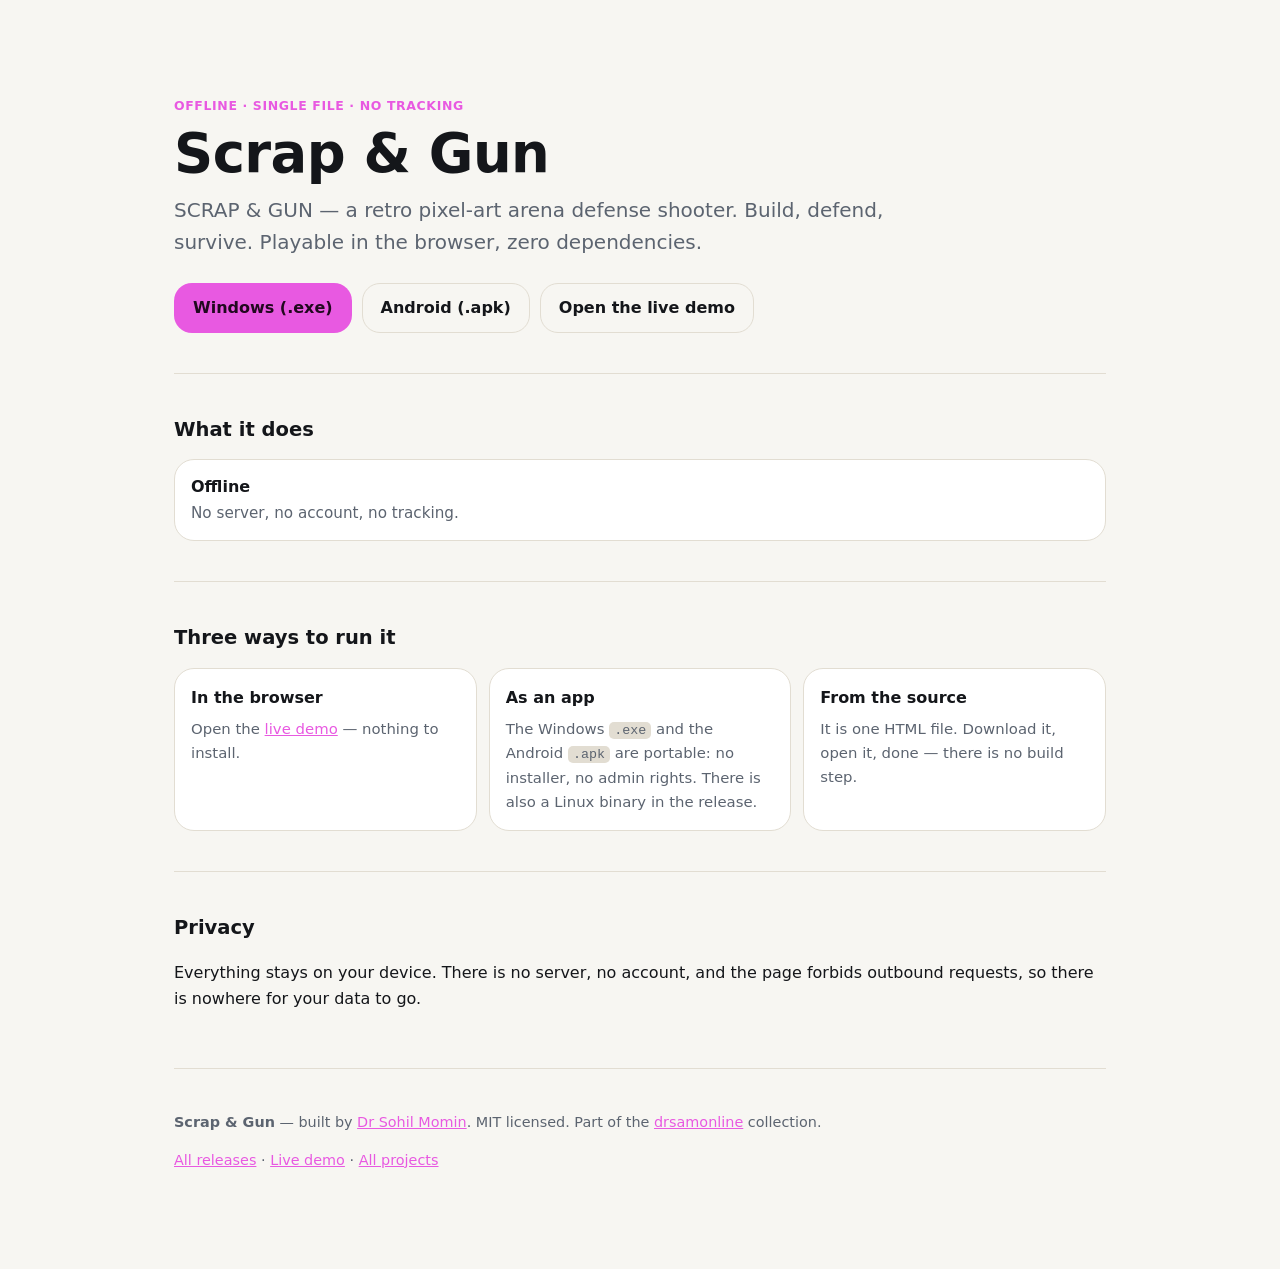
==== docs/index.html @ d9554bf7 "page: a light theme, in the page's own variables The pages were dark with a single accent, which is " ====
<!doctype html>
<html lang="en">
<head>
<meta charset="utf-8">
<meta name="viewport" content="width=device-width, initial-scale=1">
<title>Scrap &amp; Gun — SCRAP &amp; GUN — a retro pixel-art arena defense shooter. Build, defend, survive. Playable in the browser, zero dependencies.</title>
<meta name="description" content="SCRAP &amp; GUN — a retro pixel-art arena defense shooter. Build, defend, survive. Playable in the browser, zero dependencies.">
<meta name="robots" content="index, follow, max-image-preview:large, max-snippet:-1">
<meta name="theme-color" content="hsl(303 76% 63%)">
<meta name="author" content="Dr Sohil Momin">
<meta name="keywords" content="Scrap &amp; Gun, offline app, single-file app, no account, SCRAP &amp; GUN — a retro pixel-art arena defense shooter. B">
<link rel="canonical" href="https://drsamonline.github.io/Scrap-and-Gun/">
<meta property="og:type" content="website">
<meta property="og:site_name" content="drsamonline">
<meta property="og:title" content="Scrap &amp; Gun — SCRAP &amp; GUN — a retro pixel-art arena defense shooter. Build, defend, survive. Playable in the browser, zero dependencies.">
<meta property="og:description" content="SCRAP &amp; GUN — a retro pixel-art arena defense shooter. Build, defend, survive. Playable in the browser, zero dependencies.">
<meta property="og:url" content="https://drsamonline.github.io/Scrap-and-Gun/">
<meta name="twitter:card" content="summary_large_image">
<meta name="twitter:title" content="Scrap &amp; Gun — SCRAP &amp; GUN — a retro pixel-art arena defense shooter. Build, defend, survive. Playable in the browser, zero dependencies.">
<meta name="twitter:description" content="SCRAP &amp; GUN — a retro pixel-art arena defense shooter. Build, defend, survive. Playable in the browser, zero dependencies.">
<script type="application/ld+json">{"@context": "https://schema.org", "@type": "SoftwareApplication", "name": "Scrap &amp; Gun", "description": "SCRAP &amp; GUN — a retro pixel-art arena defense shooter. Build, defend, survive. Playable in the browser, zero dependencies.", "url": "https://drsamonline.github.io/Scrap-and-Gun/", "applicationCategory": "UtilitiesApplication", "operatingSystem": "Windows, Android, Linux, any modern browser", "offers": {"@type": "Offer", "price": "0", "priceCurrency": "INR"}, "license": "https://opensource.org/licenses/MIT", "author": {"@type": "Person", "name": "Dr Sohil Momin", "url": "https://drsamonline.github.io/"}, "isAccessibleForFree": true}</script>
<link rel="icon" href="play/icon.svg" type="image/svg+xml">
<style>
:root{--bg:hsl(303 26% 11%);--card:hsl(303 22% 17%);--ink:hsl(303 24% 94%);--mut:hsl(303 24% 94%)99;--line:hsl(303 24% 94%)1f;--acc:hsl(303 76% 63%);--on:hsl(303 60% 8%);--r:20px}
*{box-sizing:border-box}
body{margin:0;background:var(--bg);color:var(--ink);font:16px/1.62 system-ui,-apple-system,Segoe UI,Roboto,sans-serif}
.wrap{max-width:980px;margin:0 auto;padding:24px}
h1{font-size:clamp(1.8rem,5vw,3.4rem);margin:0 0 10px;line-height:1.1;letter-spacing:-.01em}
.tag{color:var(--acc);font-weight:700;letter-spacing:.05em;text-transform:uppercase;font-size:.78rem;margin:0 0 8px}
.lead{color:var(--mut);font-size:1.06rem;margin:0 0 4px}
.lead.big{font-size:1.25rem;max-width:60ch}
.hero{padding:64px 0 30px}
.hero.center{text-align:center} .hero.center .lead{max-width:620px;margin:0 auto}
.hero.center .cta{justify-content:center}
.hero.split{display:grid;gap:28px;grid-template-columns:repeat(auto-fit,minmax(280px,1fr));align-items:center;padding-top:44px}
.hero.left{text-align:left;max-width:44rem} .hero.left.tight{padding-bottom:14px}
.hero.magazine{padding:72px 0 34px;max-width:52rem}
.hero.minimal{padding:80px 0 26px;text-align:left}
.hero-art img,.hero-art .blob{width:100%;border-radius:var(--r);display:block}
.hero-art .blob{aspect-ratio:4/3;background:linear-gradient(135deg,var(--acc)55,transparent);border:1px solid var(--line)}
.cta{display:flex;gap:10px;flex-wrap:wrap;margin:24px 0 6px}
.btn{display:inline-block;border:1px solid var(--line);border-radius:calc(var(--r) - 2px);padding:11px 18px;color:var(--ink);text-decoration:none;font-weight:600}
.btn.primary{background:var(--acc);color:var(--on);border-color:transparent}
.btn:hover{border-color:var(--acc)}
section{padding:40px 0;border-top:1px solid var(--line)}
h2{font-size:1.22rem;margin:0 0 14px}
ul.features{list-style:none;padding:0;margin:0;display:grid;gap:10px;grid-template-columns:repeat(auto-fit,minmax(240px,1fr))}
.lay-magazine ul.features{grid-template-columns:1fr}
ul.features li{background:var(--card);border:1px solid var(--line);border-radius:var(--r);padding:14px 16px}
ul.features li b{display:block} ul.features li span{color:var(--mut);font-size:.95rem}
figure{margin:0} figure img{width:100%;border:1px solid var(--line);border-radius:var(--r);display:block}
.grid{display:grid;gap:12px;grid-template-columns:repeat(auto-fit,minmax(220px,1fr))}
.card{background:var(--card);border:1px solid var(--line);border-radius:var(--r);padding:16px}
.card h3{margin:0 0 6px;font-size:1rem} .card p{margin:0;color:var(--mut);font-size:.93rem}
code{background:var(--line);border-radius:5px;padding:1px 5px;font-size:.9em}
footer{padding:28px 0 60px;color:var(--mut);font-size:.9rem;border-top:1px solid var(--line)}
a{color:var(--acc)}
@media(prefers-reduced-motion:no-preference){.hero,.cta{animation:in .5s ease-out both}@keyframes in{from{opacity:0;transform:translateY(6px)}}}

  /* ---------- light theme ----------
     Added so the page reads on paper. It overrides the page's own variables and
     nothing else — no markup, no layout, no type. */
  :root, html {
    color-scheme: light;
    --bg: #f7f6f2;
    --card: #ffffff;
    --ink: #14161a;
    --mut: #5c6470;
    --line: #e2ddd2;
  }
</style>
</head>
<body class="lay-magazine den-airy">
<div class="wrap">
  <header class="hero magazine">
    <p class="tag">Offline · single file · no tracking</p>
    <h1>Scrap &amp; Gun</h1><p class="lead big">SCRAP &amp; GUN — a retro pixel-art arena defense shooter. Build, defend, survive. Playable in the browser, zero dependencies.</p>
    <div class="cta"><a class="btn primary" href="https://github.com/drsamonline/Scrap-and-Gun/releases/latest/download/Scrap-and-Gun-portable.exe">Windows (.exe)</a>
      <a class="btn" href="https://github.com/drsamonline/Scrap-and-Gun/releases/latest/download/Scrap-and-Gun.apk">Android (.apk)</a>
      <a class="btn" href="https://drsamonline.github.io/Scrap-and-Gun/play/">Open the live demo</a></div>
  </header>

  <section>
    <h2>What it does</h2>
    <ul class="features">
      <li><b>Offline</b><span>No server, no account, no tracking.</span></li>
    </ul>
  </section>

  <section>
    <h2>Three ways to run it</h2>
    <div class="grid">
      <div class="card"><h3>In the browser</h3><p>Open the <a href="https://drsamonline.github.io/Scrap-and-Gun/play/play/">live demo</a> — nothing to install.</p></div>
      <div class="card"><h3>As an app</h3><p>The Windows <code>.exe</code> and the Android <code>.apk</code> are portable: no installer, no admin rights. There is also a Linux binary in the release.</p></div>
      <div class="card"><h3>From the source</h3><p>It is one HTML file. Download it, open it, done — there is no build step.</p></div>
    </div>
  </section>

  <section>
    <h2>Privacy</h2>
    <p>Everything stays on your device. There is no server, no account, and the page forbids outbound requests, so there is nowhere for your data to go. </p>
  </section>

  <footer>
    <p><b>Scrap &amp; Gun</b> — built by <a href="https://drsamonline.github.io/">Dr Sohil Momin</a>. MIT licensed. Part of the <a href="https://drsamonline.github.io/">drsamonline</a> collection.</p>
    <p><a href="https://github.com/drsamonline/Scrap-and-Gun/releases">All releases</a> · <a href="https://drsamonline.github.io/Scrap-and-Gun/play/">Live demo</a> · <a href="https://drsamonline.github.io/">All projects</a></p>
  </footer>
</div>
</body>
</html>
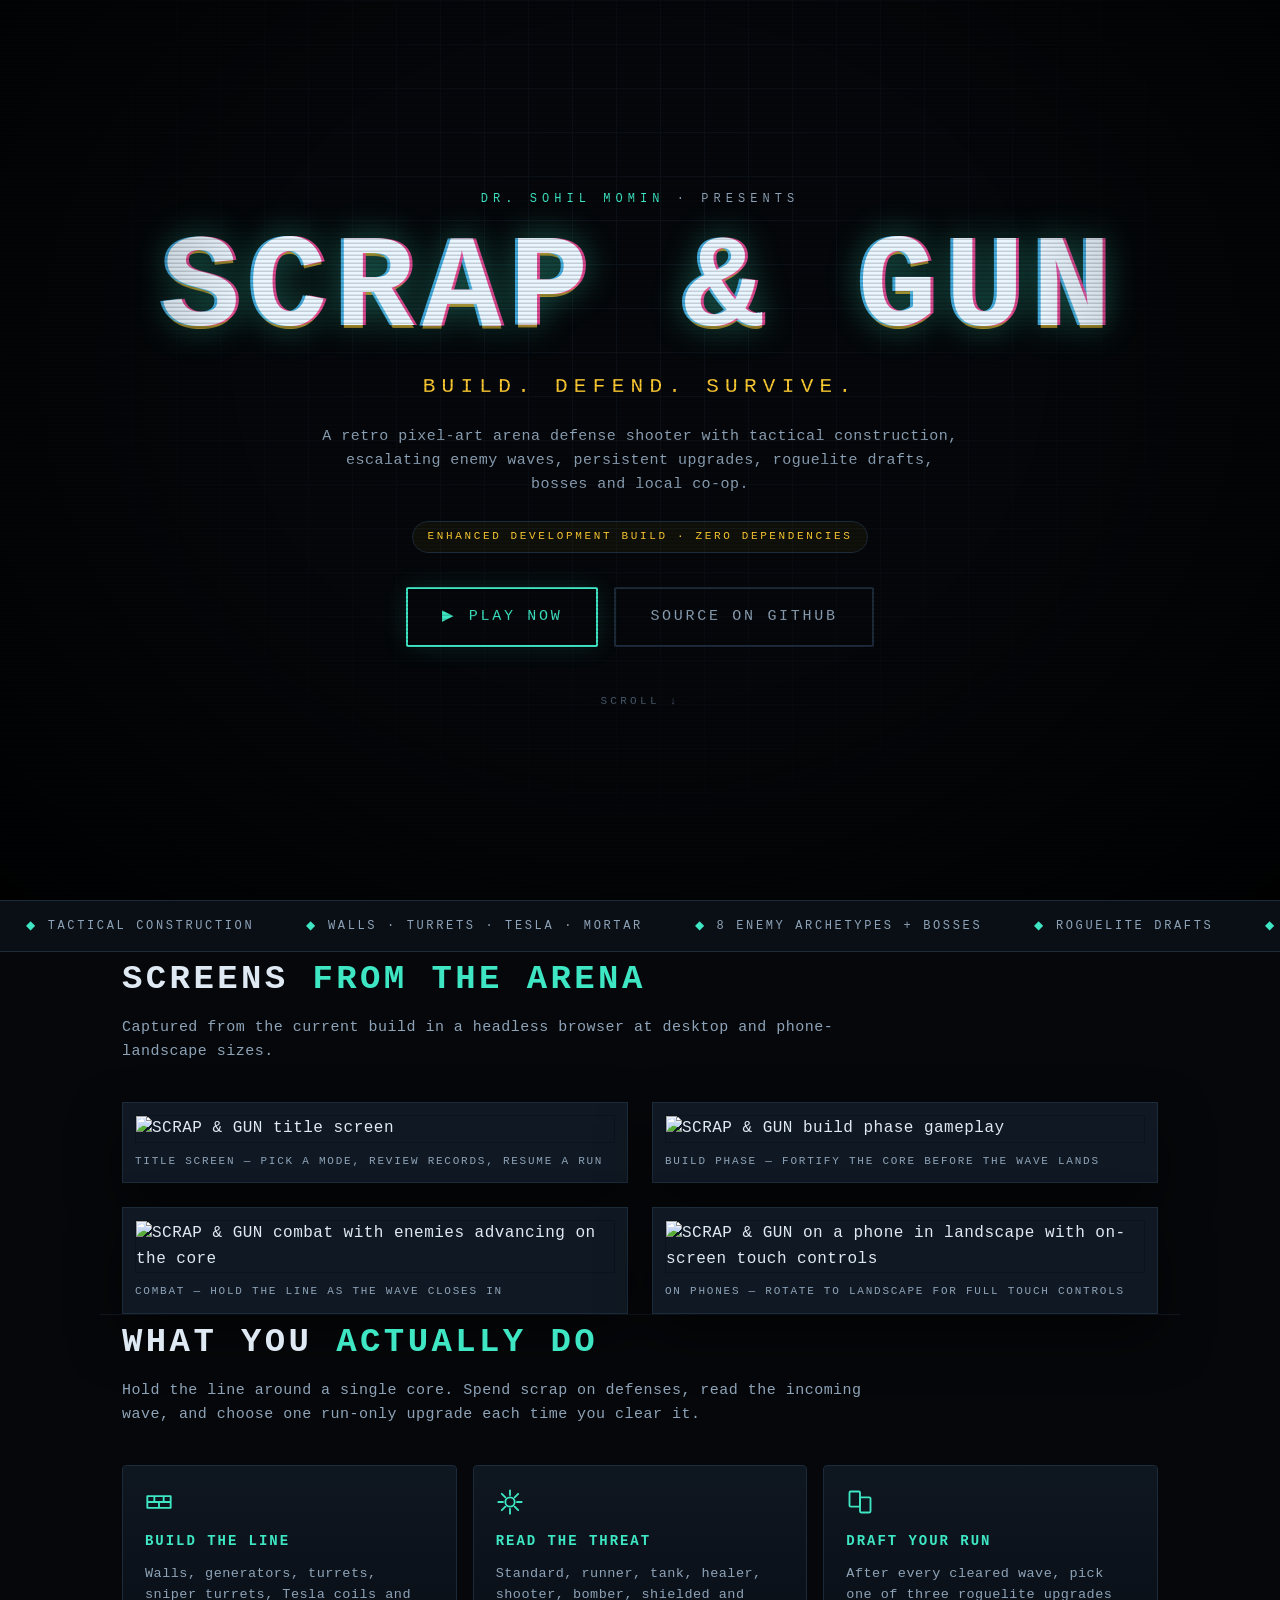
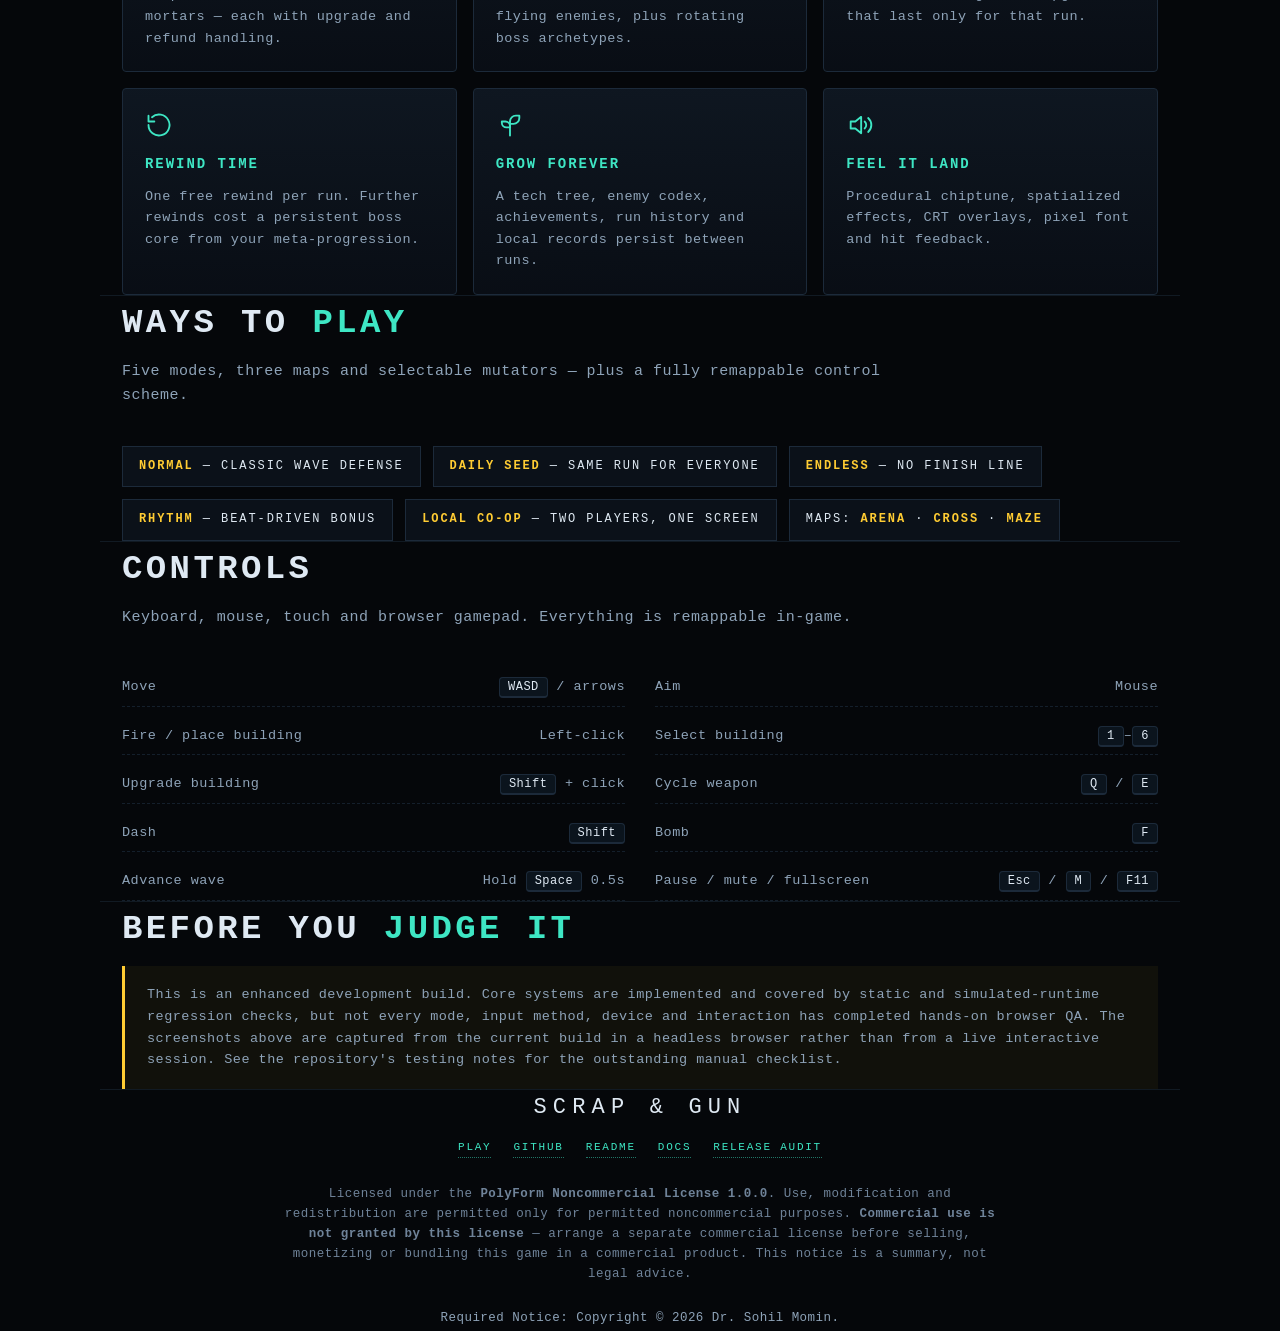
==== commit c4f15226: "fix(landing): the suggested landing page goes to docs/index.html This presentation page was at docs/" ====
--- a/docs/index.html
+++ b/docs/index.html
@@ -1,110 +1,276 @@
-<!doctype html>
+<!DOCTYPE html>
 <html lang="en">
 <head>
 <meta charset="utf-8">
-<meta name="viewport" content="width=device-width, initial-scale=1">
-<title>Scrap &amp; Gun — SCRAP &amp; GUN — a retro pixel-art arena defense shooter. Build, defend, survive. Playable in the browser, zero dependencies.</title>
+<meta name="viewport" content="width=device-width,initial-scale=1">
+<meta name="theme-color" content="#05070a">
 <meta name="description" content="SCRAP &amp; GUN — a retro pixel-art arena defense shooter. Build, defend, survive. Playable in the browser, zero dependencies.">
-<meta name="robots" content="index, follow, max-image-preview:large, max-snippet:-1">
-<meta name="theme-color" content="hsl(303 76% 63%)">
-<meta name="author" content="Dr Sohil Momin">
-<meta name="keywords" content="Scrap &amp; Gun, offline app, single-file app, no account, SCRAP &amp; GUN — a retro pixel-art arena defense shooter. B">
-<link rel="canonical" href="https://drsamonline.github.io/Scrap-and-Gun/">
+<meta property="og:title" content="SCRAP &amp; GUN — Build. Defend. Survive.">
+<meta property="og:description" content="A retro pixel-art arena defense shooter with tactical construction, escalating enemy waves, roguelite drafts, bosses and local co-op. Play in your browser.">
 <meta property="og:type" content="website">
-<meta property="og:site_name" content="drsamonline">
-<meta property="og:title" content="Scrap &amp; Gun — SCRAP &amp; GUN — a retro pixel-art arena defense shooter. Build, defend, survive. Playable in the browser, zero dependencies.">
-<meta property="og:description" content="SCRAP &amp; GUN — a retro pixel-art arena defense shooter. Build, defend, survive. Playable in the browser, zero dependencies.">
-<meta property="og:url" content="https://drsamonline.github.io/Scrap-and-Gun/">
-<meta name="twitter:card" content="summary_large_image">
-<meta name="twitter:title" content="Scrap &amp; Gun — SCRAP &amp; GUN — a retro pixel-art arena defense shooter. Build, defend, survive. Playable in the browser, zero dependencies.">
-<meta name="twitter:description" content="SCRAP &amp; GUN — a retro pixel-art arena defense shooter. Build, defend, survive. Playable in the browser, zero dependencies.">
-<script type="application/ld+json">{"@context": "https://schema.org", "@type": "SoftwareApplication", "name": "Scrap &amp; Gun", "description": "SCRAP &amp; GUN — a retro pixel-art arena defense shooter. Build, defend, survive. Playable in the browser, zero dependencies.", "url": "https://drsamonline.github.io/Scrap-and-Gun/", "applicationCategory": "UtilitiesApplication", "operatingSystem": "Windows, Android, Linux, any modern browser", "offers": {"@type": "Offer", "price": "0", "priceCurrency": "INR"}, "license": "https://opensource.org/licenses/MIT", "author": {"@type": "Person", "name": "Dr Sohil Momin", "url": "https://drsamonline.github.io/"}, "isAccessibleForFree": true}</script>
+<meta property="og:image" content="docs/screenshots/title-screen.png">
+<title>SCRAP &amp; GUN — Build. Defend. Survive.</title>
 <link rel="icon" href="play/icon.svg" type="image/svg+xml">
 <style>
-:root{--bg:hsl(303 26% 11%);--card:hsl(303 22% 17%);--ink:hsl(303 24% 94%);--mut:hsl(303 24% 94%)99;--line:hsl(303 24% 94%)1f;--acc:hsl(303 76% 63%);--on:hsl(303 60% 8%);--r:20px}
-*{box-sizing:border-box}
-body{margin:0;background:var(--bg);color:var(--ink);font:16px/1.62 system-ui,-apple-system,Segoe UI,Roboto,sans-serif}
-.wrap{max-width:980px;margin:0 auto;padding:24px}
-h1{font-size:clamp(1.8rem,5vw,3.4rem);margin:0 0 10px;line-height:1.1;letter-spacing:-.01em}
-.tag{color:var(--acc);font-weight:700;letter-spacing:.05em;text-transform:uppercase;font-size:.78rem;margin:0 0 8px}
-.lead{color:var(--mut);font-size:1.06rem;margin:0 0 4px}
-.lead.big{font-size:1.25rem;max-width:60ch}
-.hero{padding:64px 0 30px}
-.hero.center{text-align:center} .hero.center .lead{max-width:620px;margin:0 auto}
-.hero.center .cta{justify-content:center}
-.hero.split{display:grid;gap:28px;grid-template-columns:repeat(auto-fit,minmax(280px,1fr));align-items:center;padding-top:44px}
-.hero.left{text-align:left;max-width:44rem} .hero.left.tight{padding-bottom:14px}
-.hero.magazine{padding:72px 0 34px;max-width:52rem}
-.hero.minimal{padding:80px 0 26px;text-align:left}
-.hero-art img,.hero-art .blob{width:100%;border-radius:var(--r);display:block}
-.hero-art .blob{aspect-ratio:4/3;background:linear-gradient(135deg,var(--acc)55,transparent);border:1px solid var(--line)}
-.cta{display:flex;gap:10px;flex-wrap:wrap;margin:24px 0 6px}
-.btn{display:inline-block;border:1px solid var(--line);border-radius:calc(var(--r) - 2px);padding:11px 18px;color:var(--ink);text-decoration:none;font-weight:600}
-.btn.primary{background:var(--acc);color:var(--on);border-color:transparent}
-.btn:hover{border-color:var(--acc)}
-section{padding:40px 0;border-top:1px solid var(--line)}
-h2{font-size:1.22rem;margin:0 0 14px}
-ul.features{list-style:none;padding:0;margin:0;display:grid;gap:10px;grid-template-columns:repeat(auto-fit,minmax(240px,1fr))}
-.lay-magazine ul.features{grid-template-columns:1fr}
-ul.features li{background:var(--card);border:1px solid var(--line);border-radius:var(--r);padding:14px 16px}
-ul.features li b{display:block} ul.features li span{color:var(--mut);font-size:.95rem}
-figure{margin:0} figure img{width:100%;border:1px solid var(--line);border-radius:var(--r);display:block}
-.grid{display:grid;gap:12px;grid-template-columns:repeat(auto-fit,minmax(220px,1fr))}
-.card{background:var(--card);border:1px solid var(--line);border-radius:var(--r);padding:16px}
-.card h3{margin:0 0 6px;font-size:1rem} .card p{margin:0;color:var(--mut);font-size:.93rem}
-code{background:var(--line);border-radius:5px;padding:1px 5px;font-size:.9em}
-footer{padding:28px 0 60px;color:var(--mut);font-size:.9rem;border-top:1px solid var(--line)}
-a{color:var(--acc)}
-@media(prefers-reduced-motion:no-preference){.hero,.cta{animation:in .5s ease-out both}@keyframes in{from{opacity:0;transform:translateY(6px)}}}
-
-  /* ---------- light theme ----------
-     Added so the page reads on paper. It overrides the page's own variables and
-     nothing else — no markup, no layout, no type. */
-  :root, html {
-    color-scheme: light;
-    --bg: #f7f6f2;
-    --card: #ffffff;
-    --ink: #14161a;
-    --mut: #5c6470;
-    --line: #e2ddd2;
-  }
+:root{
+  --bg:#05070a; --bg2:#0a0f16; --panel:#101923; --line:#1c2a3a;
+  --ink:#dfe9f3; --dim:#8ea3b8;
+  --teal:#3ee6c4; --pink:#ff4fa3; --gold:#ffcc33; --blue:#4dc3ff;
+  --mono:"Courier New",ui-monospace,SFMono-Regular,Menlo,Consolas,monospace;
+}
+*{margin:0;padding:0;box-sizing:border-box}
+html{scroll-behavior:smooth}
+body{
+  background:var(--bg); color:var(--ink); font-family:var(--mono);
+  line-height:1.6; overflow-x:hidden;
+  background-image:radial-gradient(circle at 50% -10%,#12202f 0%,var(--bg) 55%);
+}
+a{color:inherit;text-decoration:none}
+/* ---------- CRT overlays ---------- */
+.fx{position:fixed;inset:0;pointer-events:none;z-index:99}
+.fx.scan{background:repeating-linear-gradient(to bottom,rgba(0,0,0,0) 0 2px,rgba(0,0,0,.16) 3px,rgba(0,0,0,.16) 4px)}
+.fx.vig{background:radial-gradient(ellipse at 50% 40%,rgba(0,0,0,0) 45%,rgba(0,0,0,.75) 100%)}
+.grid{position:fixed;inset:0;pointer-events:none;z-index:0;opacity:.35;
+  background-image:linear-gradient(var(--line) 1px,transparent 1px),linear-gradient(90deg,var(--line) 1px,transparent 1px);
+  background-size:44px 44px;mask-image:radial-gradient(ellipse at 50% 30%,#000 0%,transparent 75%)}
+main{position:relative;z-index:1}
+.wrap{max-width:1080px;margin:0 auto;padding:0 22px}
+/* ---------- hero ---------- */
+header{min-height:100vh;display:flex;flex-direction:column;justify-content:center;align-items:center;text-align:center;padding:80px 22px;position:relative}
+.kicker{font-size:12px;letter-spacing:.42em;text-transform:uppercase;color:var(--teal);margin-bottom:22px}
+.kicker b{color:var(--dim);font-weight:400}
+h1{
+  font-size:clamp(44px,11vw,132px);line-height:.9;font-weight:700;letter-spacing:.06em;
+  text-transform:uppercase;color:#eaf6ff;
+  text-shadow:
+    3px 0 0 rgba(255,79,163,.85), -3px 0 0 rgba(77,195,255,.85),
+    0 3px 0 rgba(255,204,51,.6),
+    0 0 34px rgba(62,230,196,.45);
+  animation:glitch 6s infinite steps(1);
+}
+@keyframes glitch{
+  0%,92%,100%{transform:translate(0,0)}
+  93%{transform:translate(-2px,1px)}
+  94%{transform:translate(2px,-1px)}
+  95%{transform:translate(-1px,0)}
+  96%{transform:translate(1px,1px)}
+}
+.tagline{margin-top:20px;font-size:clamp(15px,2.4vw,21px);letter-spacing:.3em;text-transform:uppercase;color:var(--gold)}
+.sub{margin:22px auto 0;max-width:640px;color:var(--dim);font-size:15px}
+.badge{display:inline-block;margin-top:24px;border:1px solid var(--line);border-radius:999px;padding:6px 14px;font-size:11px;letter-spacing:.24em;text-transform:uppercase;color:var(--gold);background:rgba(255,204,51,.05)}
+.cta{margin-top:34px;display:flex;gap:16px;flex-wrap:wrap;justify-content:center}
+.btn{
+  font-family:var(--mono);font-size:15px;letter-spacing:.18em;text-transform:uppercase;
+  padding:16px 34px;border:2px solid var(--teal);color:var(--teal);background:transparent;
+  cursor:pointer;position:relative;transition:.18s;box-shadow:0 0 24px rgba(62,230,196,.14)
+}
+.btn:hover{background:var(--teal);color:#04120f;box-shadow:0 0 34px rgba(62,230,196,.55)}
+.btn.ghost{border-color:var(--line);color:var(--dim);box-shadow:none}
+.btn.ghost:hover{border-color:var(--blue);color:var(--blue);background:transparent;box-shadow:0 0 24px rgba(77,195,255,.25)}
+.scrollhint{margin-top:46px;font-size:11px;letter-spacing:.3em;color:#4a5b6d;text-transform:uppercase;animation:bob 2.4s ease-in-out infinite}
+@keyframes bob{50%{transform:translateY(7px)}}
+/* ---------- ticker ---------- */
+.ticker{border-top:1px solid var(--line);border-bottom:1px solid var(--line);background:rgba(16,25,35,.5);overflow:hidden;white-space:nowrap}
+.ticker .track{display:inline-block;padding:12px 0;animation:slide 34s linear infinite}
+.ticker span{padding:0 26px;font-size:12px;letter-spacing:.22em;text-transform:uppercase;color:var(--dim)}
+.ticker span::before{content:"◆";color:var(--teal);margin-right:10px}
+@keyframes slide{from{transform:translateX(0)}to{transform:translateX(-50%)}}
+/* ---------- sections ---------- */
+section{padding:88px 0;border-bottom:1px solid rgba(28,42,58,.55)}
+h2{font-size:clamp(22px,3.4vw,34px);letter-spacing:.1em;text-transform:uppercase;margin-bottom:10px}
+h2 em{color:var(--teal);font-style:normal}
+.lead{color:var(--dim);max-width:760px;margin-bottom:38px;font-size:15px}
+/* shots */
+.shots{display:grid;grid-template-columns:1fr 1fr;gap:24px}
+figure{margin:0;border:1px solid var(--line);background:var(--panel);padding:12px;box-shadow:0 22px 50px rgba(0,0,0,.5)}
+figure img{display:block;width:100%;height:auto;image-rendering:pixelated;border:1px solid #0b141d}
+figcaption{margin-top:10px;font-size:11px;letter-spacing:.16em;text-transform:uppercase;color:var(--dim)}
+/* feature grid */
+.grid3{display:grid;grid-template-columns:repeat(3,1fr);gap:16px}
+.card{border:1px solid var(--line);background:linear-gradient(180deg,rgba(16,25,35,.9),rgba(10,15,22,.9));padding:22px}
+.card h3{font-size:14px;letter-spacing:.14em;text-transform:uppercase;color:var(--teal);margin-bottom:10px}
+.card p{font-size:13.5px;color:var(--dim)}
+.card .k{display:block;margin-bottom:14px;color:var(--teal)}
+.card .k svg{width:28px;height:28px;display:block}
+/* modes */
+.modes{display:flex;flex-wrap:wrap;gap:12px}
+.chip{border:1px solid var(--line);padding:10px 16px;font-size:12px;letter-spacing:.16em;text-transform:uppercase;color:var(--ink);background:rgba(16,25,35,.6)}
+.chip b{color:var(--gold)}
+/* controls */
+.keys{display:grid;grid-template-columns:repeat(2,1fr);gap:10px 30px;font-size:13.5px}
+.keys div{display:flex;justify-content:space-between;gap:16px;border-bottom:1px dashed rgba(28,42,58,.7);padding:8px 0}
+.keys span{color:var(--dim)}
+kbd{font-family:var(--mono);background:#0b141d;border:1px solid var(--line);border-bottom-width:2px;border-radius:4px;padding:2px 8px;color:var(--ink);font-size:12px}
+/* note */
+.note{border-left:3px solid var(--gold);background:rgba(255,204,51,.05);padding:18px 22px;color:var(--dim);font-size:13.5px}
+/* footer */
+footer{padding:60px 0 80px;text-align:center;color:var(--dim);font-size:12.5px}
+footer .lic{max-width:720px;margin:0 auto 24px;color:#6f8399}
+footer a{color:var(--teal);border-bottom:1px dotted rgba(62,230,196,.5)}
+footer .links{display:flex;gap:22px;justify-content:center;flex-wrap:wrap;margin-bottom:26px;letter-spacing:.16em;text-transform:uppercase;font-size:11px}
+.foot-title{font-size:22px;letter-spacing:.28em;color:var(--ink);text-transform:uppercase;margin-bottom:14px}
+@media(max-width:760px){
+  .shots,.grid3,.keys{grid-template-columns:1fr}
+  section{padding:64px 0}
+}
+@media(prefers-reduced-motion:reduce){
+  h1,.scrollhint,.ticker .track{animation:none}
+}
 </style>
+<meta name="description" content="SCRAP &amp; GUN — a retro pixel-art arena defense shooter. Build, defend, survive. Playable in the browser, zero dependencies.">
+<link rel="canonical" href="https://drsamonline.github.io/Scrap-and-Gun/play/">
+<meta property="og:type" content="website">
+<meta property="og:title" content="Scrap &amp; Gun — live demo">
+<meta property="og:description" content="SCRAP &amp; GUN — a retro pixel-art arena defense shooter. Build, defend, survive. Playable in the browser, zero dependencies.">
+<meta property="og:url" content="https://drsamonline.github.io/Scrap-and-Gun/play/">
+<meta name="twitter:card" content="summary">
+<meta name="robots" content="index, follow">
 </head>
-<body class="lay-magazine den-airy">
-<div class="wrap">
-  <header class="hero magazine">
-    <p class="tag">Offline · single file · no tracking</p>
-    <h1>Scrap &amp; Gun</h1><p class="lead big">SCRAP &amp; GUN — a retro pixel-art arena defense shooter. Build, defend, survive. Playable in the browser, zero dependencies.</p>
-    <div class="cta"><a class="btn primary" href="https://github.com/drsamonline/Scrap-and-Gun/releases/latest/download/Scrap-and-Gun-portable.exe">Windows (.exe)</a>
-      <a class="btn" href="https://github.com/drsamonline/Scrap-and-Gun/releases/latest/download/Scrap-and-Gun.apk">Android (.apk)</a>
-      <a class="btn" href="https://drsamonline.github.io/Scrap-and-Gun/play/">Open the live demo</a></div>
+<body>
+<div class="grid" aria-hidden="true"></div>
+<div class="fx scan" aria-hidden="true"></div>
+<div class="fx vig" aria-hidden="true"></div>
+
+<main>
+  <header class="wrap">
+    <p class="kicker">Dr. Sohil Momin <b>· presents</b></p>
+    <h1>Scrap &amp; Gun</h1>
+    <p class="tagline">Build. Defend. Survive.</p>
+    <p class="sub">A retro pixel-art arena defense shooter with tactical construction, escalating enemy waves, persistent upgrades, roguelite drafts, bosses and local co-op.</p>
+    <span class="badge">Enhanced development build · zero dependencies</span>
+    <div class="cta">
+      <a class="btn" href="play/">▶ Play now</a>
+      <a class="btn ghost" href="https://github.com/drsamonline/Scrap-and-Gun">Source on GitHub</a>
+    </div>
+    <p class="scrollhint">Scroll ↓</p>
   </header>
 
-  <section>
-    <h2>What it does</h2>
-    <ul class="features">
-      <li><b>Offline</b><span>No server, no account, no tracking.</span></li>
-    </ul>
-  </section>
-
-  <section>
-    <h2>Three ways to run it</h2>
-    <div class="grid">
-      <div class="card"><h3>In the browser</h3><p>Open the <a href="https://drsamonline.github.io/Scrap-and-Gun/play/play/">live demo</a> — nothing to install.</p></div>
-      <div class="card"><h3>As an app</h3><p>The Windows <code>.exe</code> and the Android <code>.apk</code> are portable: no installer, no admin rights. There is also a Linux binary in the release.</p></div>
-      <div class="card"><h3>From the source</h3><p>It is one HTML file. Download it, open it, done — there is no build step.</p></div>
-    </div>
-  </section>
-
-  <section>
-    <h2>Privacy</h2>
-    <p>Everything stays on your device. There is no server, no account, and the page forbids outbound requests, so there is nowhere for your data to go. </p>
-  </section>
-
-  <footer>
-    <p><b>Scrap &amp; Gun</b> — built by <a href="https://drsamonline.github.io/">Dr Sohil Momin</a>. MIT licensed. Part of the <a href="https://drsamonline.github.io/">drsamonline</a> collection.</p>
-    <p><a href="https://github.com/drsamonline/Scrap-and-Gun/releases">All releases</a> · <a href="https://drsamonline.github.io/Scrap-and-Gun/play/">Live demo</a> · <a href="https://drsamonline.github.io/">All projects</a></p>
+  <div class="ticker" aria-hidden="true">
+    <div class="track">
+      <span>Tactical construction</span><span>Walls · Turrets · Tesla · Mortar</span><span>8 enemy archetypes + bosses</span><span>Roguelite drafts</span><span>Time-loop rewind</span><span>Daily seed runs</span><span>Endless mode</span><span>Rhythm mode</span><span>Local co-op</span><span>Tech tree &amp; codex</span><span>Chiptune score</span><span>Offline-ready PWA</span>
+      <span>Tactical construction</span><span>Walls · Turrets · Tesla · Mortar</span><span>8 enemy archetypes + bosses</span><span>Roguelite drafts</span><span>Time-loop rewind</span><span>Daily seed runs</span><span>Endless mode</span><span>Rhythm mode</span><span>Local co-op</span><span>Tech tree &amp; codex</span><span>Chiptune score</span><span>Offline-ready PWA</span>
+    </div>
+  </div>
+
+  <section class="wrap">
+    <h2>Screens <em>from the arena</em></h2>
+    <p class="lead">Captured from the current build in a headless browser at desktop and phone-landscape sizes.</p>
+    <div class="shots">
+      <figure>
+        <img src="../screenshots/title-screen.png" alt="SCRAP &amp; GUN title screen">
+        <figcaption>Title screen — pick a mode, review records, resume a run</figcaption>
+      </figure>
+      <figure>
+        <img src="../screenshots/gameplay.png" alt="SCRAP &amp; GUN build phase gameplay">
+        <figcaption>Build phase — fortify the core before the wave lands</figcaption>
+      </figure>
+      <figure>
+        <img src="../screenshots/combat.png" alt="SCRAP &amp; GUN combat with enemies advancing on the core">
+        <figcaption>Combat — hold the line as the wave closes in</figcaption>
+      </figure>
+      <figure>
+        <img src="../screenshots/mobile-landscape.png" alt="SCRAP &amp; GUN on a phone in landscape with on-screen touch controls">
+        <figcaption>On phones — rotate to landscape for full touch controls</figcaption>
+      </figure>
+    </div>
+  </section>
+
+  <section class="wrap">
+    <h2>What you <em>actually do</em></h2>
+    <p class="lead">Hold the line around a single core. Spend scrap on defenses, read the incoming wave, and choose one run-only upgrade each time you clear it.</p>
+    <div class="grid3">
+      <div class="card"><span class="k"><svg viewBox="0 0 24 24" fill="none" stroke="currentColor" stroke-width="1.6" stroke-linejoin="round"><rect x="2" y="7" width="20" height="10"/><path d="M8 7v5M16 7v5M12 12v5M2 12h20"/></svg></span><h3>Build the line</h3><p>Walls, generators, turrets, sniper turrets, Tesla coils and mortars — each with upgrade and refund handling.</p></div>
+      <div class="card"><span class="k"><svg viewBox="0 0 24 24" fill="none" stroke="currentColor" stroke-width="1.6" stroke-linecap="round"><circle cx="12" cy="12" r="4"/><path d="M12 2v4M12 18v4M2 12h4M18 12h4M5 5l3 3M16 16l3 3M19 5l-3 3M8 16l-3 3"/></svg></span><h3>Read the threat</h3><p>Standard, runner, tank, healer, shooter, bomber, shielded and flying enemies, plus rotating boss archetypes.</p></div>
+      <div class="card"><span class="k"><svg viewBox="0 0 24 24" fill="none" stroke="currentColor" stroke-width="1.6" stroke-linejoin="round"><rect x="3" y="3" width="9" height="13" rx="1"/><rect x="12" y="8" width="9" height="13" rx="1"/></svg></span><h3>Draft your run</h3><p>After every cleared wave, pick one of three roguelite upgrades that last only for that run.</p></div>
+      <div class="card"><span class="k"><svg viewBox="0 0 24 24" fill="none" stroke="currentColor" stroke-width="1.6" stroke-linecap="round" stroke-linejoin="round"><path d="M3 12a9 9 0 1 0 3-6.7"/><path d="M3 4v5h5"/></svg></span><h3>Rewind time</h3><p>One free rewind per run. Further rewinds cost a persistent boss core from your meta-progression.</p></div>
+      <div class="card"><span class="k"><svg viewBox="0 0 24 24" fill="none" stroke="currentColor" stroke-width="1.6" stroke-linecap="round" stroke-linejoin="round"><path d="M12 21V9"/><path d="M12 9a5 5 0 0 1 5-5h3v2a5 5 0 0 1-5 5h-3"/><path d="M12 13a4 4 0 0 0-4-4H5v1a4 4 0 0 0 4 4h3"/></svg></span><h3>Grow forever</h3><p>A tech tree, enemy codex, achievements, run history and local records persist between runs.</p></div>
+      <div class="card"><span class="k"><svg viewBox="0 0 24 24" fill="none" stroke="currentColor" stroke-width="1.6" stroke-linecap="round" stroke-linejoin="round"><path d="M4 9v6h4l5 4V5L8 9H4z"/><path d="M16 9a4 4 0 0 1 0 6M19 6a8 8 0 0 1 0 12"/></svg></span><h3>Feel it land</h3><p>Procedural chiptune, spatialized effects, CRT overlays, pixel font and hit feedback.</p></div>
+    </div>
+  </section>
+
+  <section class="wrap">
+    <h2>Ways to <em>play</em></h2>
+    <p class="lead">Five modes, three maps and selectable mutators — plus a fully remappable control scheme.</p>
+    <div class="modes">
+      <span class="chip"><b>Normal</b> — classic wave defense</span>
+      <span class="chip"><b>Daily Seed</b> — same run for everyone</span>
+      <span class="chip"><b>Endless</b> — no finish line</span>
+      <span class="chip"><b>Rhythm</b> — beat-driven bonus</span>
+      <span class="chip"><b>Local co-op</b> — two players, one screen</span>
+      <span class="chip">Maps: <b>Arena</b> · <b>Cross</b> · <b>Maze</b></span>
+    </div>
+  </section>
+
+  <section class="wrap">
+    <h2>Controls</h2>
+    <p class="lead">Keyboard, mouse, touch and browser gamepad. Everything is remappable in-game.</p>
+    <div class="keys">
+      <div><span>Move</span><span><kbd>WASD</kbd> / arrows</span></div>
+      <div><span>Aim</span><span>Mouse</span></div>
+      <div><span>Fire / place building</span><span>Left-click</span></div>
+      <div><span>Select building</span><span><kbd>1</kbd>–<kbd>6</kbd></span></div>
+      <div><span>Upgrade building</span><span><kbd>Shift</kbd> + click</span></div>
+      <div><span>Cycle weapon</span><span><kbd>Q</kbd> / <kbd>E</kbd></span></div>
+      <div><span>Dash</span><span><kbd>Shift</kbd></span></div>
+      <div><span>Bomb</span><span><kbd>F</kbd></span></div>
+      <div><span>Advance wave</span><span>Hold <kbd>Space</kbd> 0.5s</span></div>
+      <div><span>Pause / mute / fullscreen</span><span><kbd>Esc</kbd> / <kbd>M</kbd> / <kbd>F11</kbd></span></div>
+    </div>
+  </section>
+
+  <section class="wrap">
+    <h2>Before you <em>judge it</em></h2>
+    <div class="note">
+      This is an enhanced development build. Core systems are implemented and covered by static and simulated-runtime regression checks, but not every mode, input method, device and interaction has completed hands-on browser QA. The screenshots above are captured from the current build in a headless browser rather than from a live interactive session. See the repository's testing notes for the outstanding manual checklist.
+    </div>
+  </section>
+
+  <footer class="wrap">
+    <p class="foot-title">Scrap &amp; Gun</p>
+    <div class="links">
+      <a href="play/">Play</a>
+      <a href="https://github.com/drsamonline/Scrap-and-Gun">GitHub</a>
+      <a href="https://github.com/drsamonline/Scrap-and-Gun/blob/main/README.md">README</a>
+      <a href="https://github.com/drsamonline/Scrap-and-Gun/blob/main/docs/ARCHITECTURE.md">Docs</a>
+      <a href="https://github.com/drsamonline/Scrap-and-Gun/blob/main/RELEASE_AUDIT.md">Release audit</a>
+    </div>
+    <p class="lic">
+      Licensed under the <b>PolyForm Noncommercial License 1.0.0</b>. Use, modification and redistribution are permitted only for permitted noncommercial purposes. <b>Commercial use is not granted by this license</b> — arrange a separate commercial license before selling, monetizing or bundling this game in a commercial product. This notice is a summary, not legal advice.
+    </p>
+    <p>Required Notice: Copyright © 2026 Dr. Sohil Momin.</p>
   </footer>
-</div>
+</main>
+<script>
+/* Retire a legacy root-scoped service worker from an earlier release that could serve a cached
+   copy of the game at this URL instead of the landing page. Only root-scoped registrations are
+   removed; the game's own worker lives under /play/ and is left untouched. */
+(function () {
+  if (!('serviceWorker' in navigator)) return;
+  var root = new URL('./', location.href).pathname;
+  navigator.serviceWorker.getRegistrations().then(function (regs) {
+    regs.forEach(function (reg) {
+      try {
+        if (new URL(reg.scope).pathname === root) reg.unregister().catch(function () {});
+      } catch (e) {}
+    });
+  }).catch(function () {});
+})();
+</script>
+<style id="app-theme">
+  /* Scrap-and-Gun - its own palette, type and shape.
+     Keyed on data-theme so the in-app theme toggle still works; !important is
+     required because web-kit sets these as inline styles on <html>. */
+  html[data-theme="dark"]{--bg:#160e0b !important;--card:#27150c !important;--ink:#fff5ef !important;--mut:#bc8565 !important;--line:#40200d !important;--acc:#fb9a57 !important;}
+  html[data-theme="light"]{--bg:#fff9f5 !important;--card:#ffffff !important;--ink:#281b16 !important;--mut:#c26e36 !important;--line:#feebde !important;--acc:#cc5e12 !important;}
+  html,body{font-family:ui-monospace, SFMono-Regular, "SF Mono", Menlo, Consolas, monospace !important;letter-spacing:.03em !important;
+    background-image:radial-gradient(820px 360px at 50% -170px,
+      color-mix(in srgb, var(--acc) 16%, transparent), transparent 72%) !important;
+    background-repeat:no-repeat !important;background-attachment:fixed !important}
+  button,input,textarea,select{font-family:ui-monospace, SFMono-Regular, "SF Mono", Menlo, Consolas, monospace !important}
+  button,.btn{border-radius:2px !important}
+  input,textarea,select{border-radius:2px !important}
+  .card,[class*="card"]{border-radius:4px !important}
+  button:not(.ghost):not(.tab){background:var(--acc) !important}
+</style>
 </body>
 </html>
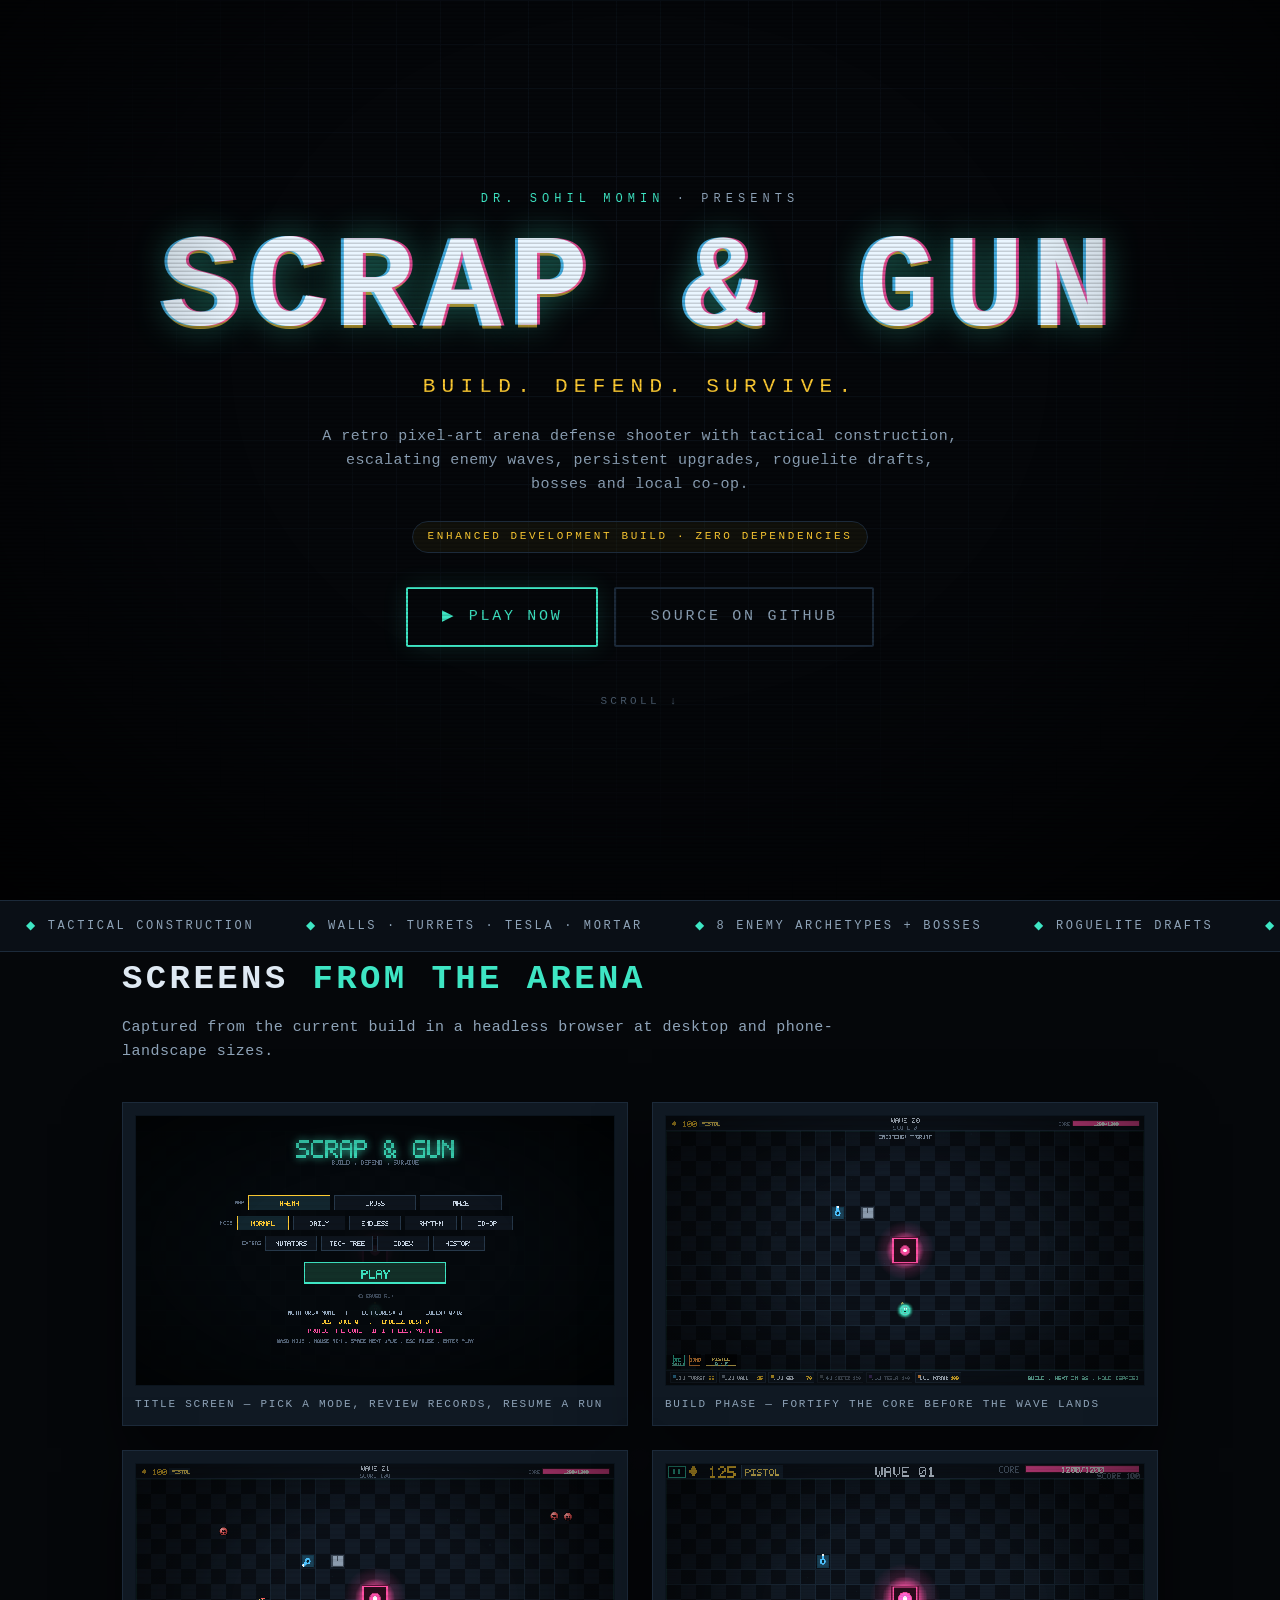
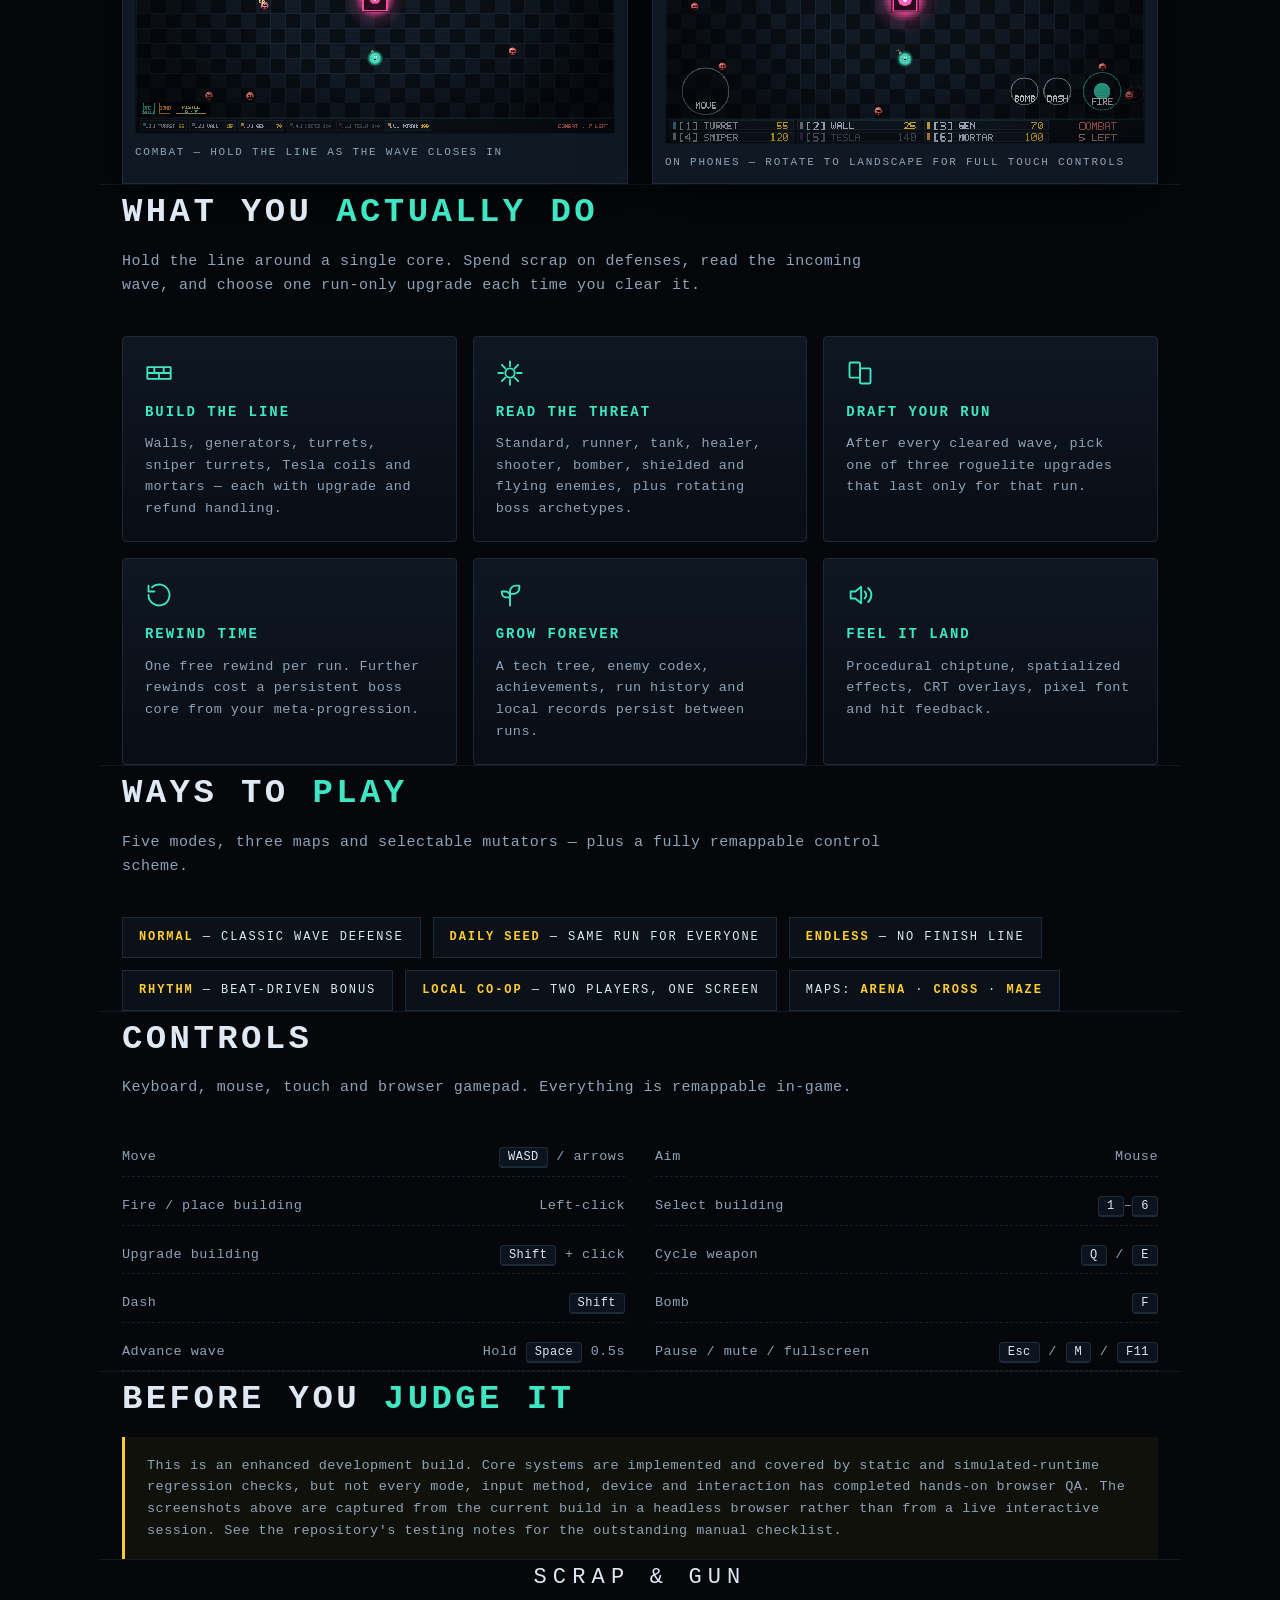
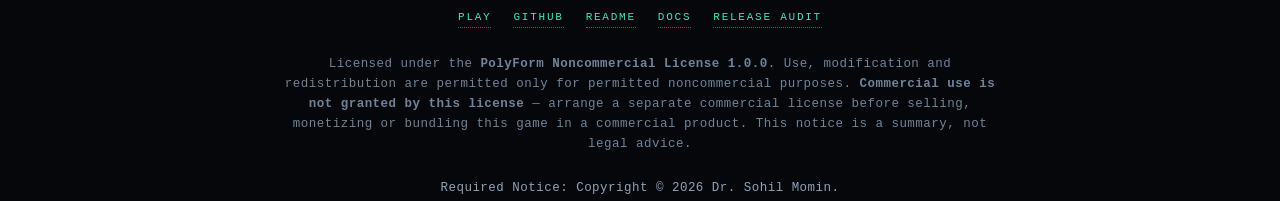
==== commit 0f5c6ff7: "fix(docs): screenshots are under docs/, not at the repository root From the 2026-11-06 link sweep: e" ====
--- a/docs/index.html
+++ b/docs/index.html
@@ -157,19 +157,19 @@
     <p class="lead">Captured from the current build in a headless browser at desktop and phone-landscape sizes.</p>
     <div class="shots">
       <figure>
-        <img src="../screenshots/title-screen.png" alt="SCRAP &amp; GUN title screen">
+        <img src="screenshots/title-screen.png" alt="SCRAP &amp; GUN title screen">
         <figcaption>Title screen — pick a mode, review records, resume a run</figcaption>
       </figure>
       <figure>
-        <img src="../screenshots/gameplay.png" alt="SCRAP &amp; GUN build phase gameplay">
+        <img src="screenshots/gameplay.png" alt="SCRAP &amp; GUN build phase gameplay">
         <figcaption>Build phase — fortify the core before the wave lands</figcaption>
       </figure>
       <figure>
-        <img src="../screenshots/combat.png" alt="SCRAP &amp; GUN combat with enemies advancing on the core">
+        <img src="screenshots/combat.png" alt="SCRAP &amp; GUN combat with enemies advancing on the core">
         <figcaption>Combat — hold the line as the wave closes in</figcaption>
       </figure>
       <figure>
-        <img src="../screenshots/mobile-landscape.png" alt="SCRAP &amp; GUN on a phone in landscape with on-screen touch controls">
+        <img src="screenshots/mobile-landscape.png" alt="SCRAP &amp; GUN on a phone in landscape with on-screen touch controls">
         <figcaption>On phones — rotate to landscape for full touch controls</figcaption>
       </figure>
     </div>
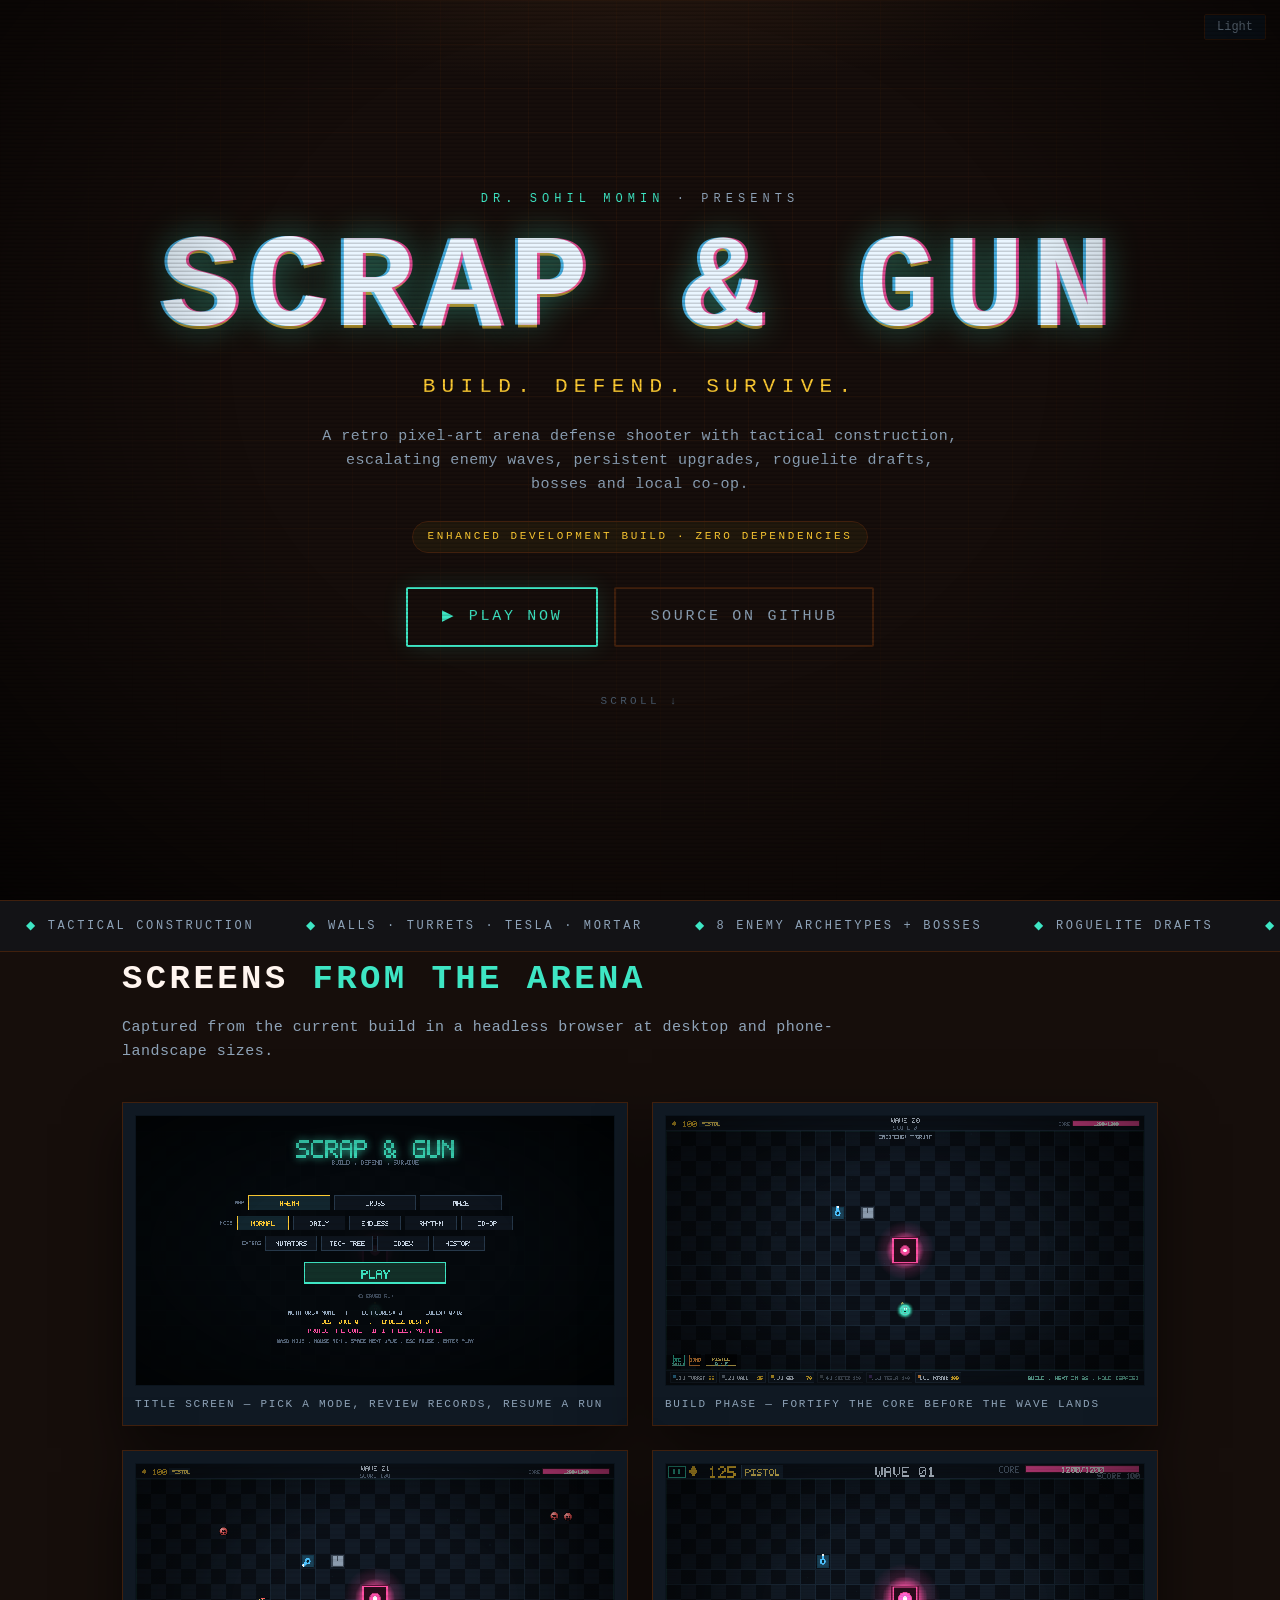
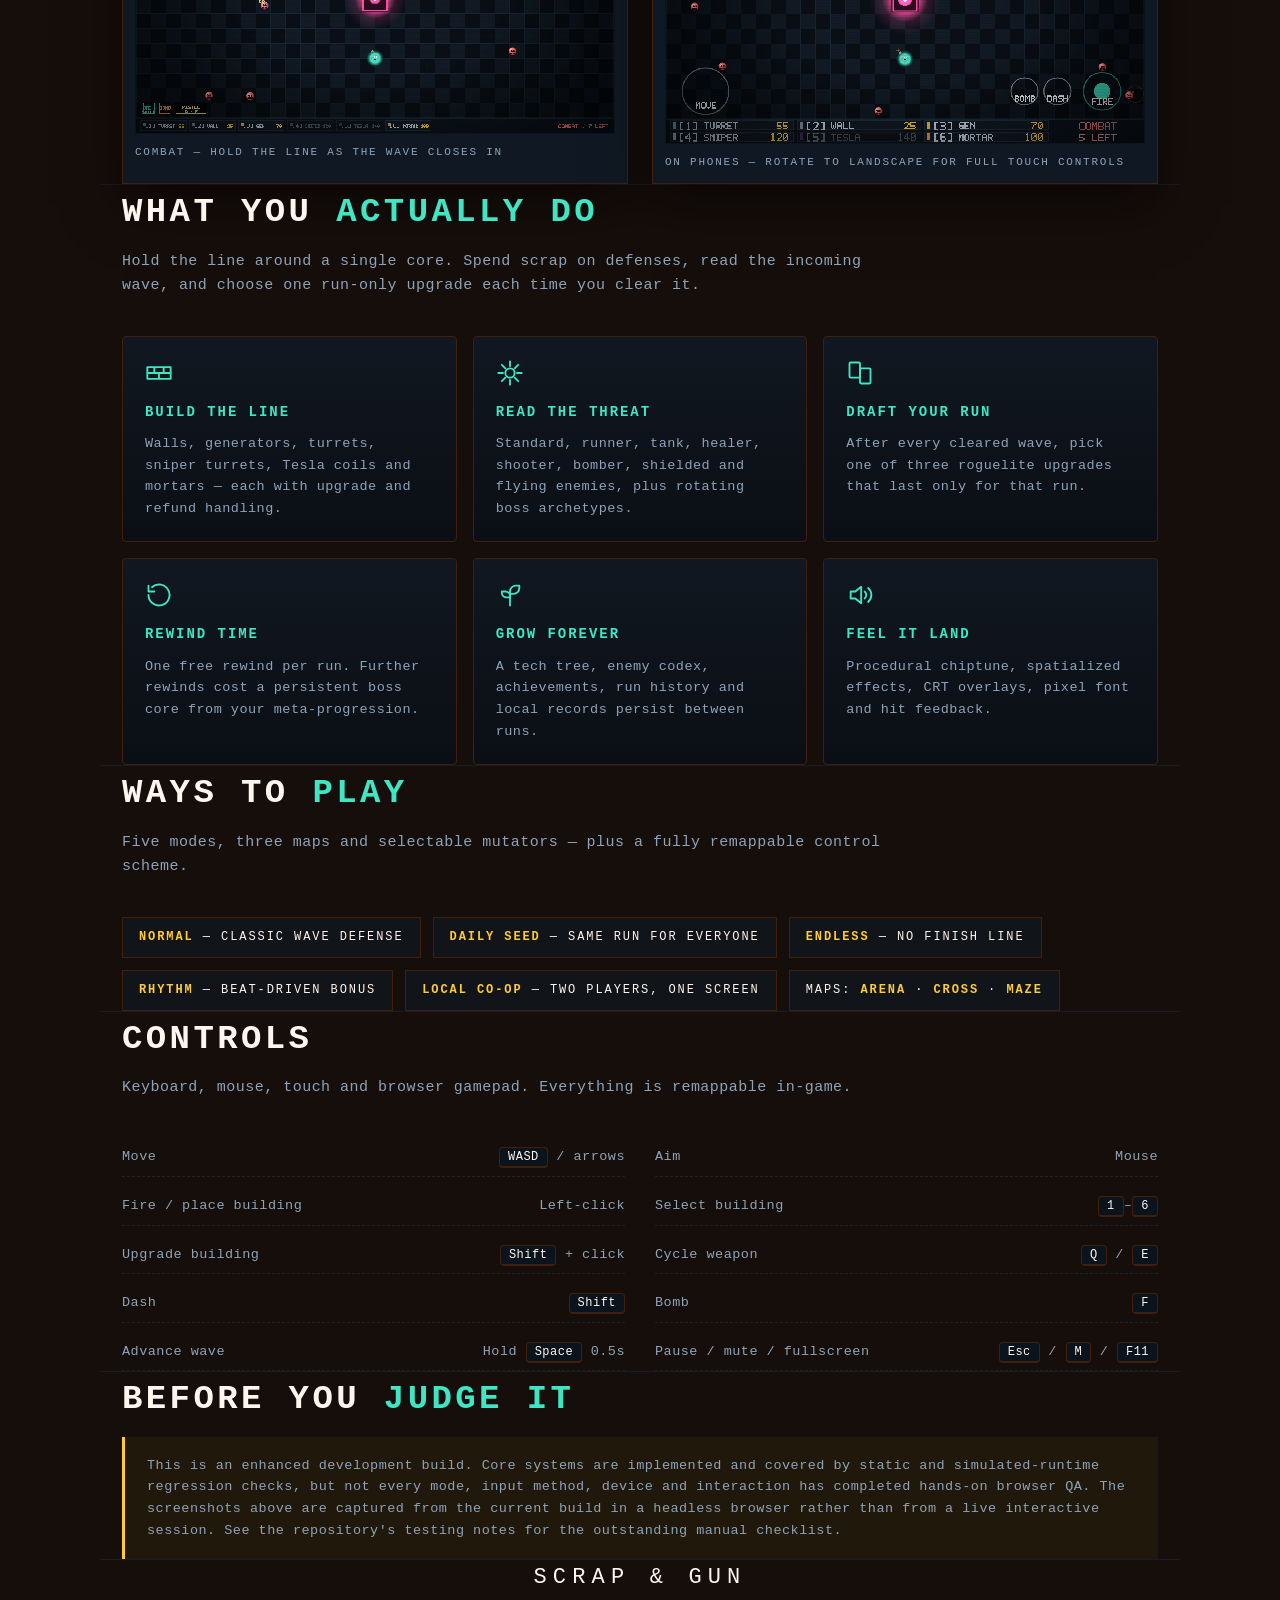
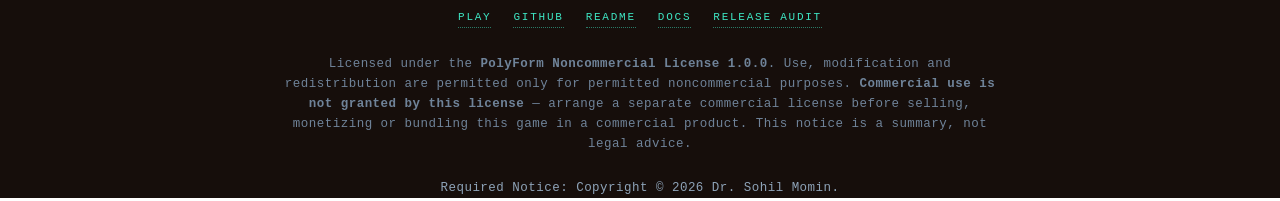
==== commit 639ac0d4: "feat(docs): a theme toggle, set before first paint The page had one palette and no way out of it. It" ====
--- a/docs/index.html
+++ b/docs/index.html
@@ -116,6 +116,38 @@
 @media(prefers-reduced-motion:reduce){
   h1,.scrollhint,.ticker .track{animation:none}
 }
+
+  /* ---- light theme ------------------------------------------------------
+     The neon accents are the hard part: #3ee6c4 and #ffcc33 are legible on #05070a
+     and vanish on #f4f6f9. Every accent here is the same hue, taken darker until it
+     holds contrast against the light ground; nothing is inverted. */
+  :root[data-theme="light"]{
+    color-scheme: light;
+    --bg:#f4f6f9; --bg2:#e8edf4; --panel:#ffffff; --line:#c9d5e2;
+    --ink:#0d1620; --dim:#4a5c6e;
+    --teal:#0b8f7a; --pink:#c2185b; --gold:#8a6200; --blue:#0b6ea8;
+  }
+  :root[data-theme="light"] body{
+    background-image:radial-gradient(circle at 50% -10%,#ffffff 0%,var(--bg) 55%);
+  }
+  /* The CRT layer is built for a black screen. Scanlines of rgba(0,0,0,.16) over a
+     light page are grey stripes, and the vignette paints the edges charcoal, so the
+     light theme keeps the glitch but drops the tube. */
+  :root[data-theme="light"] .fx.scan{display:none}
+  :root[data-theme="light"] .fx.vig{background:radial-gradient(ellipse at 50% 40%,rgba(0,0,0,0) 55%,rgba(13,22,32,.10) 100%)}
+  /* The title's chromatic aberration is white text with pink and cyan shadows - it
+     disappears on a light ground. Same effect, ink text, accents at low alpha. */
+  :root[data-theme="light"] h1{
+    color:var(--ink);
+    text-shadow:2px 0 0 rgba(194,24,91,.38), -2px 0 0 rgba(11,110,168,.38),
+                0 2px 0 rgba(138,98,0,.30), 0 0 26px rgba(11,143,122,.18);
+  }
+  .theme-btn{
+    position:fixed;top:14px;right:14px;z-index:90;display:inline-flex;align-items:center;gap:6px;
+    background:var(--panel);color:var(--dim);border:1px solid var(--line);border-radius:999px;
+    padding:6px 12px;font-family:inherit;font-size:12px;cursor:pointer;line-height:1;
+  }
+  .theme-btn:hover{color:var(--ink)}
 </style>
 <meta name="description" content="SCRAP &amp; GUN — a retro pixel-art arena defense shooter. Build, defend, survive. Playable in the browser, zero dependencies.">
 <link rel="canonical" href="https://drsamonline.github.io/Scrap-and-Gun/play/">
@@ -125,6 +157,16 @@
 <meta property="og:url" content="https://drsamonline.github.io/Scrap-and-Gun/play/">
 <meta name="twitter:card" content="summary">
 <meta name="robots" content="index, follow">
+<script>
+/* The page is dark by design, so DARK is the default and light is the option - not the
+   other way round. A stored choice wins; nothing here flips the page after it paints. */
+(function () {
+  try {
+    var s = localStorage.getItem("theme");
+    document.documentElement.setAttribute("data-theme", s === "light" ? "light" : "dark");
+  } catch (e) { document.documentElement.setAttribute("data-theme", "dark"); }
+})();
+</script>
 </head>
 <body>
 <div class="grid" aria-hidden="true"></div>
@@ -132,6 +174,9 @@
 <div class="fx vig" aria-hidden="true"></div>
 
 <main>
+  <button class="theme-btn ghost" id="themeBtn" type="button" aria-label="Switch theme">
+    <span id="themeLabel">Light</span>
+  </button>
   <header class="wrap">
     <p class="kicker">Dr. Sohil Momin <b>· presents</b></p>
     <h1>Scrap &amp; Gun</h1>
@@ -272,5 +317,23 @@
   .card,[class*="card"]{border-radius:4px !important}
   button:not(.ghost):not(.tab){background:var(--acc) !important}
 </style>
+<script>
+(function () {
+  var btn = document.getElementById("themeBtn"), label = document.getElementById("themeLabel");
+  function sync() {
+    var light = document.documentElement.getAttribute("data-theme") === "light";
+    label.textContent = light ? "Dark" : "Light";
+    btn.setAttribute("aria-pressed", String(light));
+  }
+  btn.addEventListener("click", function () {
+    var light = document.documentElement.getAttribute("data-theme") === "light";
+    var next = light ? "dark" : "light";
+    document.documentElement.setAttribute("data-theme", next);
+    try { localStorage.setItem("theme", next); } catch (e) {}
+    sync();
+  });
+  sync();
+})();
+</script>
 </body>
 </html>
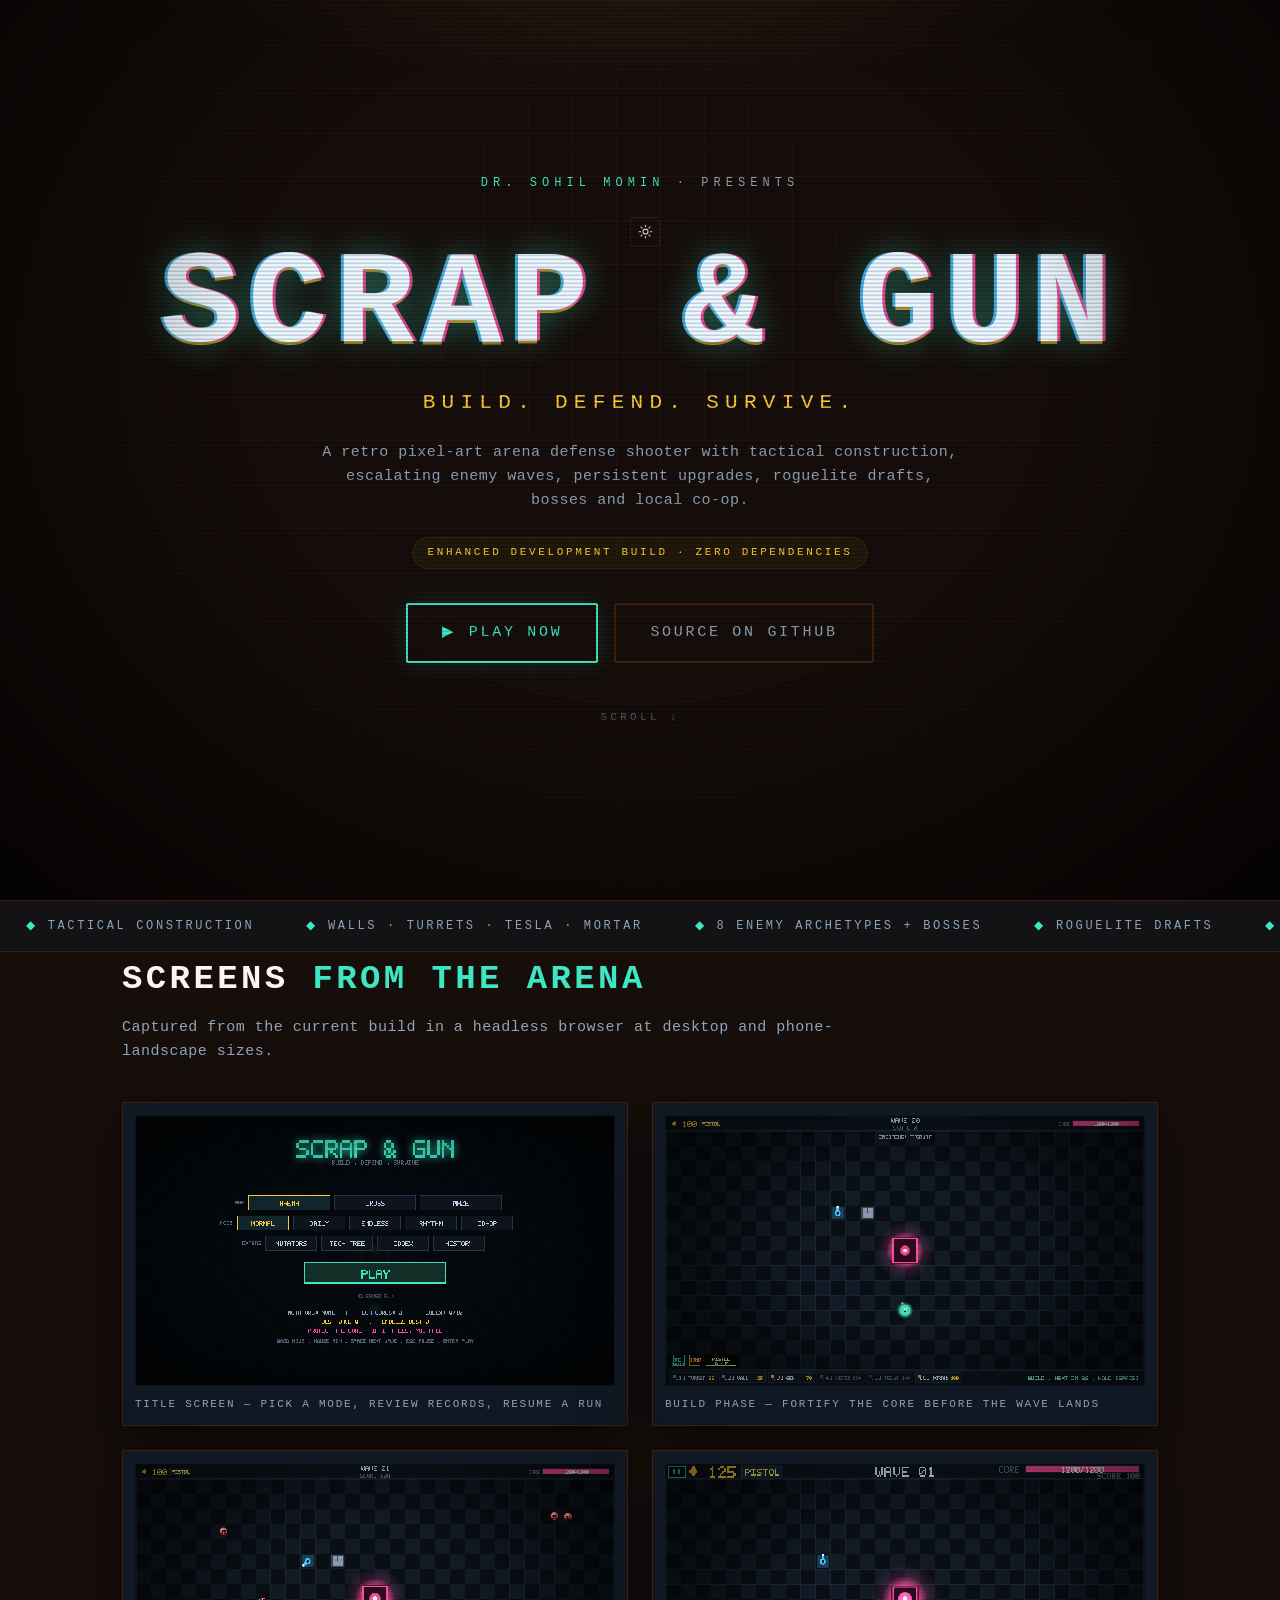
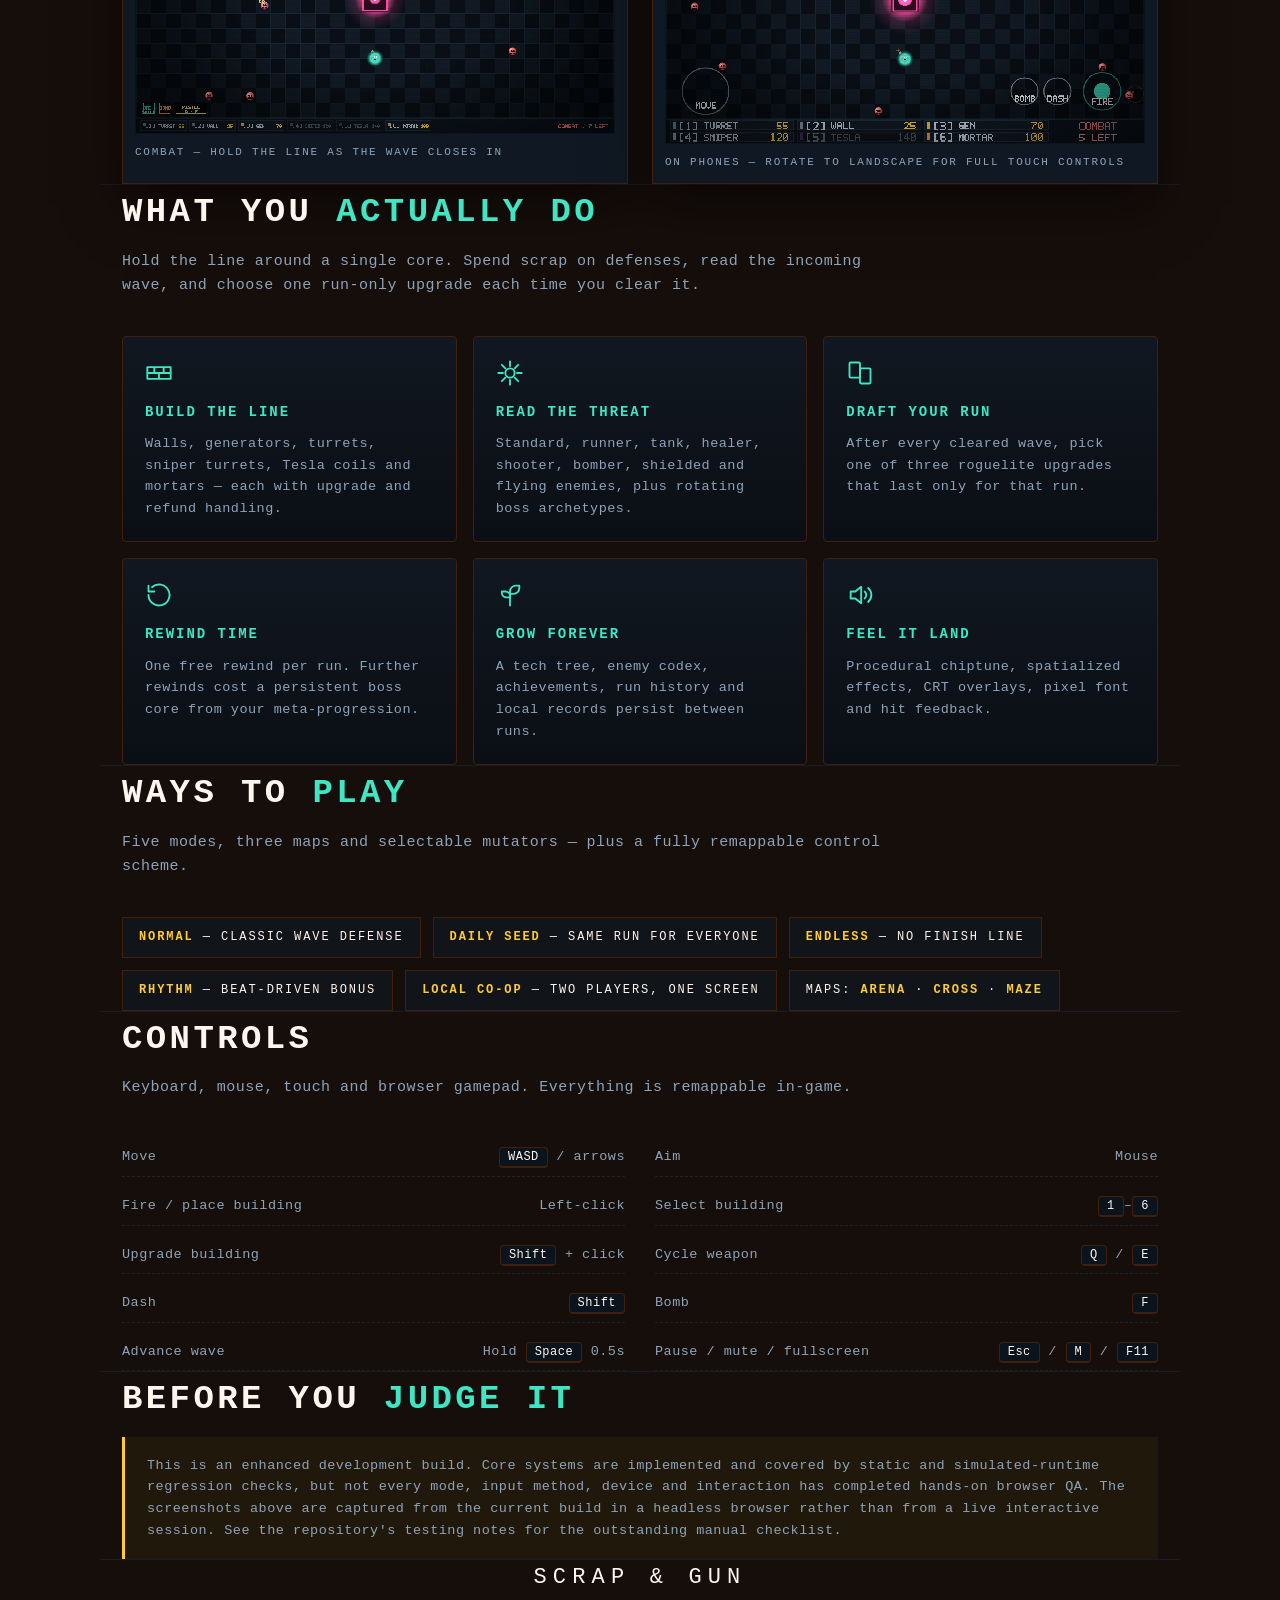
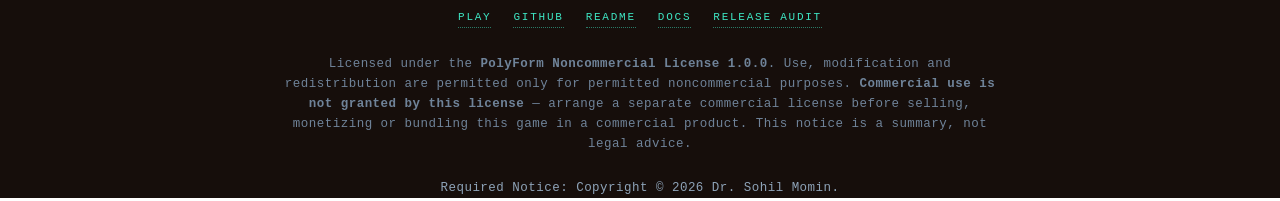
==== commit 8d48c891: "fix(docs): put the theme control in the header instead of floating over it The chip was position:fix" ====
--- a/docs/index.html
+++ b/docs/index.html
@@ -142,11 +142,23 @@
     text-shadow:2px 0 0 rgba(194,24,91,.38), -2px 0 0 rgba(11,110,168,.38),
                 0 2px 0 rgba(138,98,0,.30), 0 0 26px rgba(11,143,122,.18);
   }
+  /* ICON ONLY. A text chip needs ~70px and these nav rows are already full, so it
+     either overlapped the last item or wrapped onto a line of its own. A 30px circle
+     fits in the row and says the same thing through title and aria-label. */
+  /* ICON ONLY. A text chip needs ~70px and these nav rows are already full, so it
+     either overlapped the last item or wrapped onto a line of its own. A 30px circle
+     fits in the row and says the same thing through title and aria-label. */
   .theme-btn{
-    position:fixed;top:14px;right:14px;z-index:90;display:inline-flex;align-items:center;gap:6px;
-    background:var(--panel);color:var(--dim);border:1px solid var(--line);border-radius:999px;
-    padding:6px 12px;font-family:inherit;font-size:12px;cursor:pointer;line-height:1;
-  }
+    display:inline-flex;align-items:center;justify-content:center;flex:none;
+    width:30px;height:30px;margin-left:10px;padding:0;
+    background:transparent;color:inherit;border:1px solid var(--line);border-radius:50%;
+    cursor:pointer;opacity:.8;
+  }
+  .theme-btn:hover{opacity:1}
+  .theme-btn-top{float:right;margin:2px 0 0 10px}
+  .theme-btn svg{width:15px;height:15px;stroke:currentColor;fill:none;stroke-width:2;stroke-linecap:round}
+  .theme-btn:hover{opacity:1}
+  .theme-btn svg{width:15px;height:15px;stroke:currentColor;fill:none;stroke-width:2;stroke-linecap:round}
   .theme-btn:hover{color:var(--ink)}
 </style>
 <meta name="description" content="SCRAP &amp; GUN — a retro pixel-art arena defense shooter. Build, defend, survive. Playable in the browser, zero dependencies.">
@@ -174,12 +186,10 @@
 <div class="fx vig" aria-hidden="true"></div>
 
 <main>
-  <button class="theme-btn ghost" id="themeBtn" type="button" aria-label="Switch theme">
-    <span id="themeLabel">Light</span>
-  </button>
   <header class="wrap">
     <p class="kicker">Dr. Sohil Momin <b>· presents</b></p>
-    <h1>Scrap &amp; Gun</h1>
+    <button class="theme-btn ghost theme-btn-top" id="themeBtn" type="button" aria-label="Switch theme" title="Switch theme"><svg viewBox="0 0 24 24" aria-hidden="true"><circle cx="12" cy="12" r="4"/><path d="M12 2v2M12 20v2M2 12h2M20 12h2M4.9 4.9l1.4 1.4M17.7 17.7l1.4 1.4M4.9 19.1l1.4-1.4M17.7 6.3l1.4-1.4"/></svg></button>
+  <h1>Scrap &amp; Gun</h1>
     <p class="tagline">Build. Defend. Survive.</p>
     <p class="sub">A retro pixel-art arena defense shooter with tactical construction, escalating enemy waves, persistent upgrades, roguelite drafts, bosses and local co-op.</p>
     <span class="badge">Enhanced development build · zero dependencies</span>
@@ -188,7 +198,8 @@
       <a class="btn ghost" href="https://github.com/drsamonline/Scrap-and-Gun">Source on GitHub</a>
     </div>
     <p class="scrollhint">Scroll ↓</p>
-  </header>
+  
+</header>
 
   <div class="ticker" aria-hidden="true">
     <div class="track">
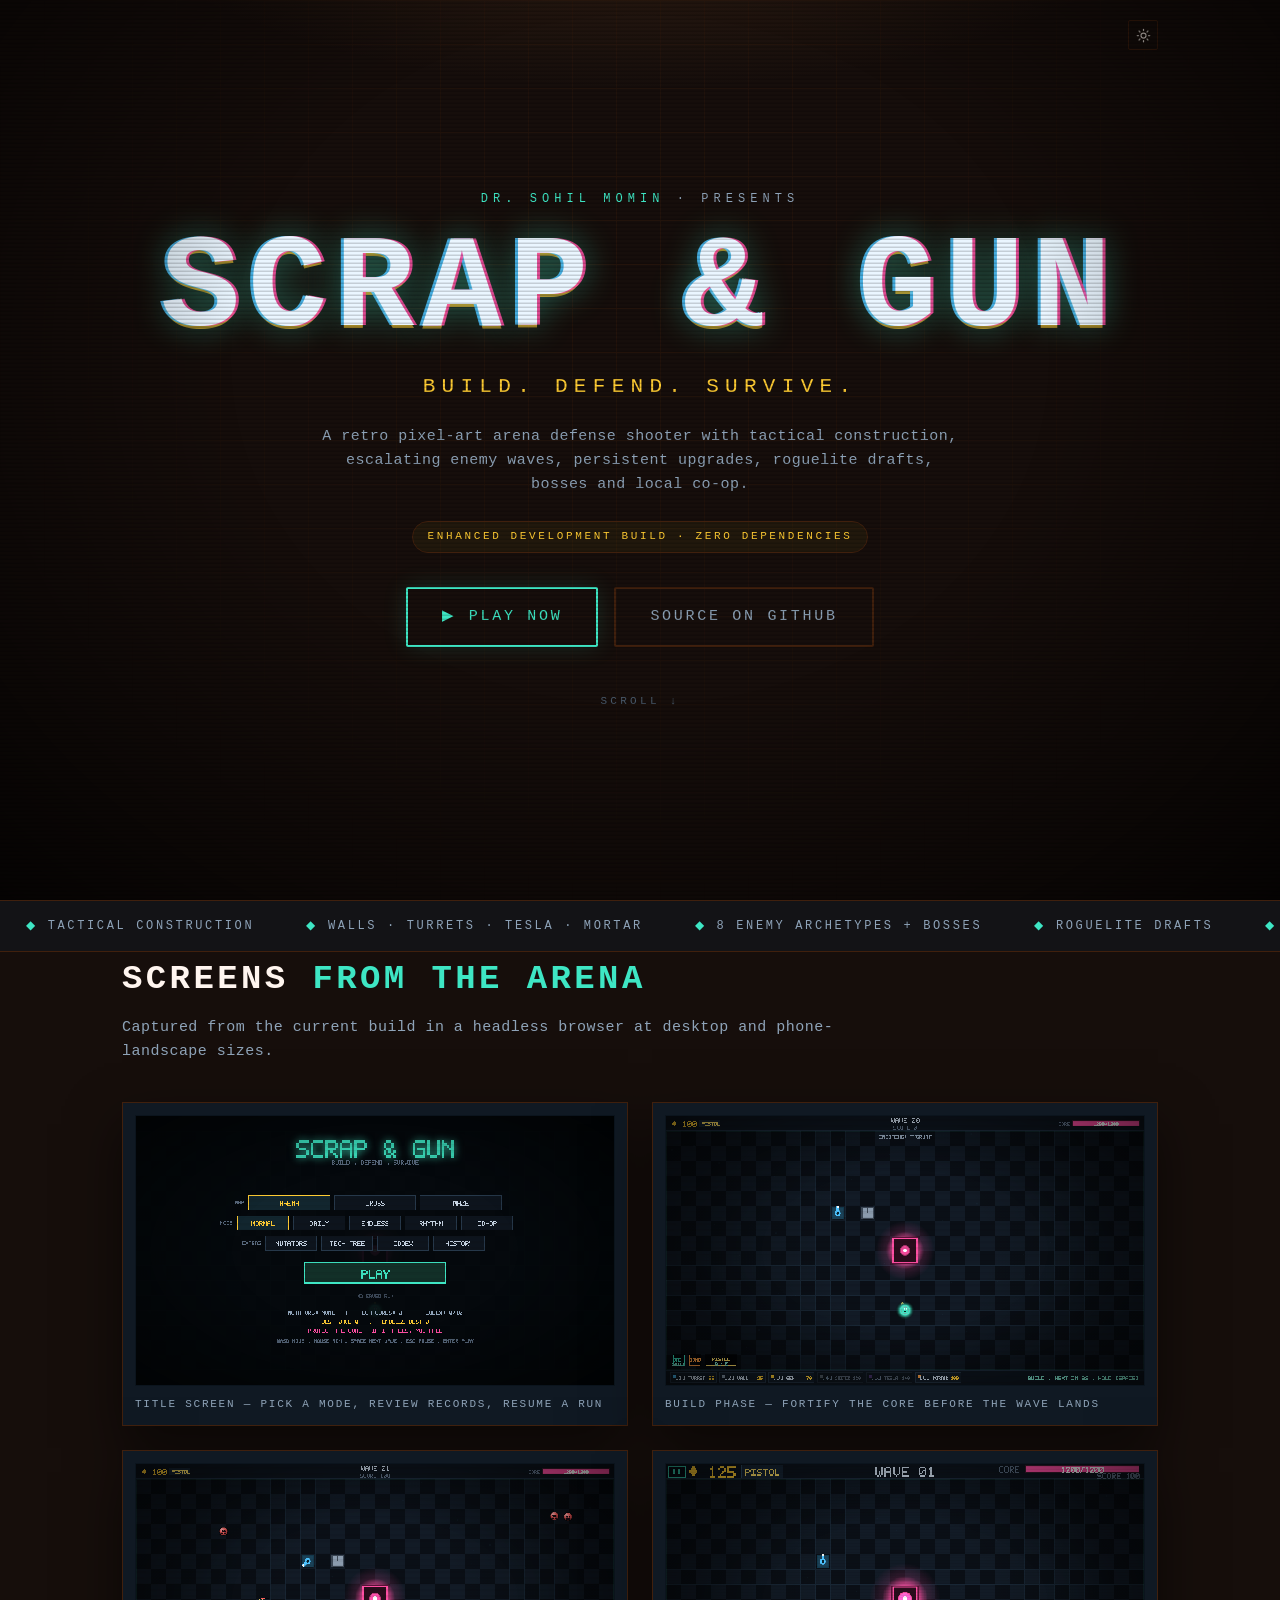
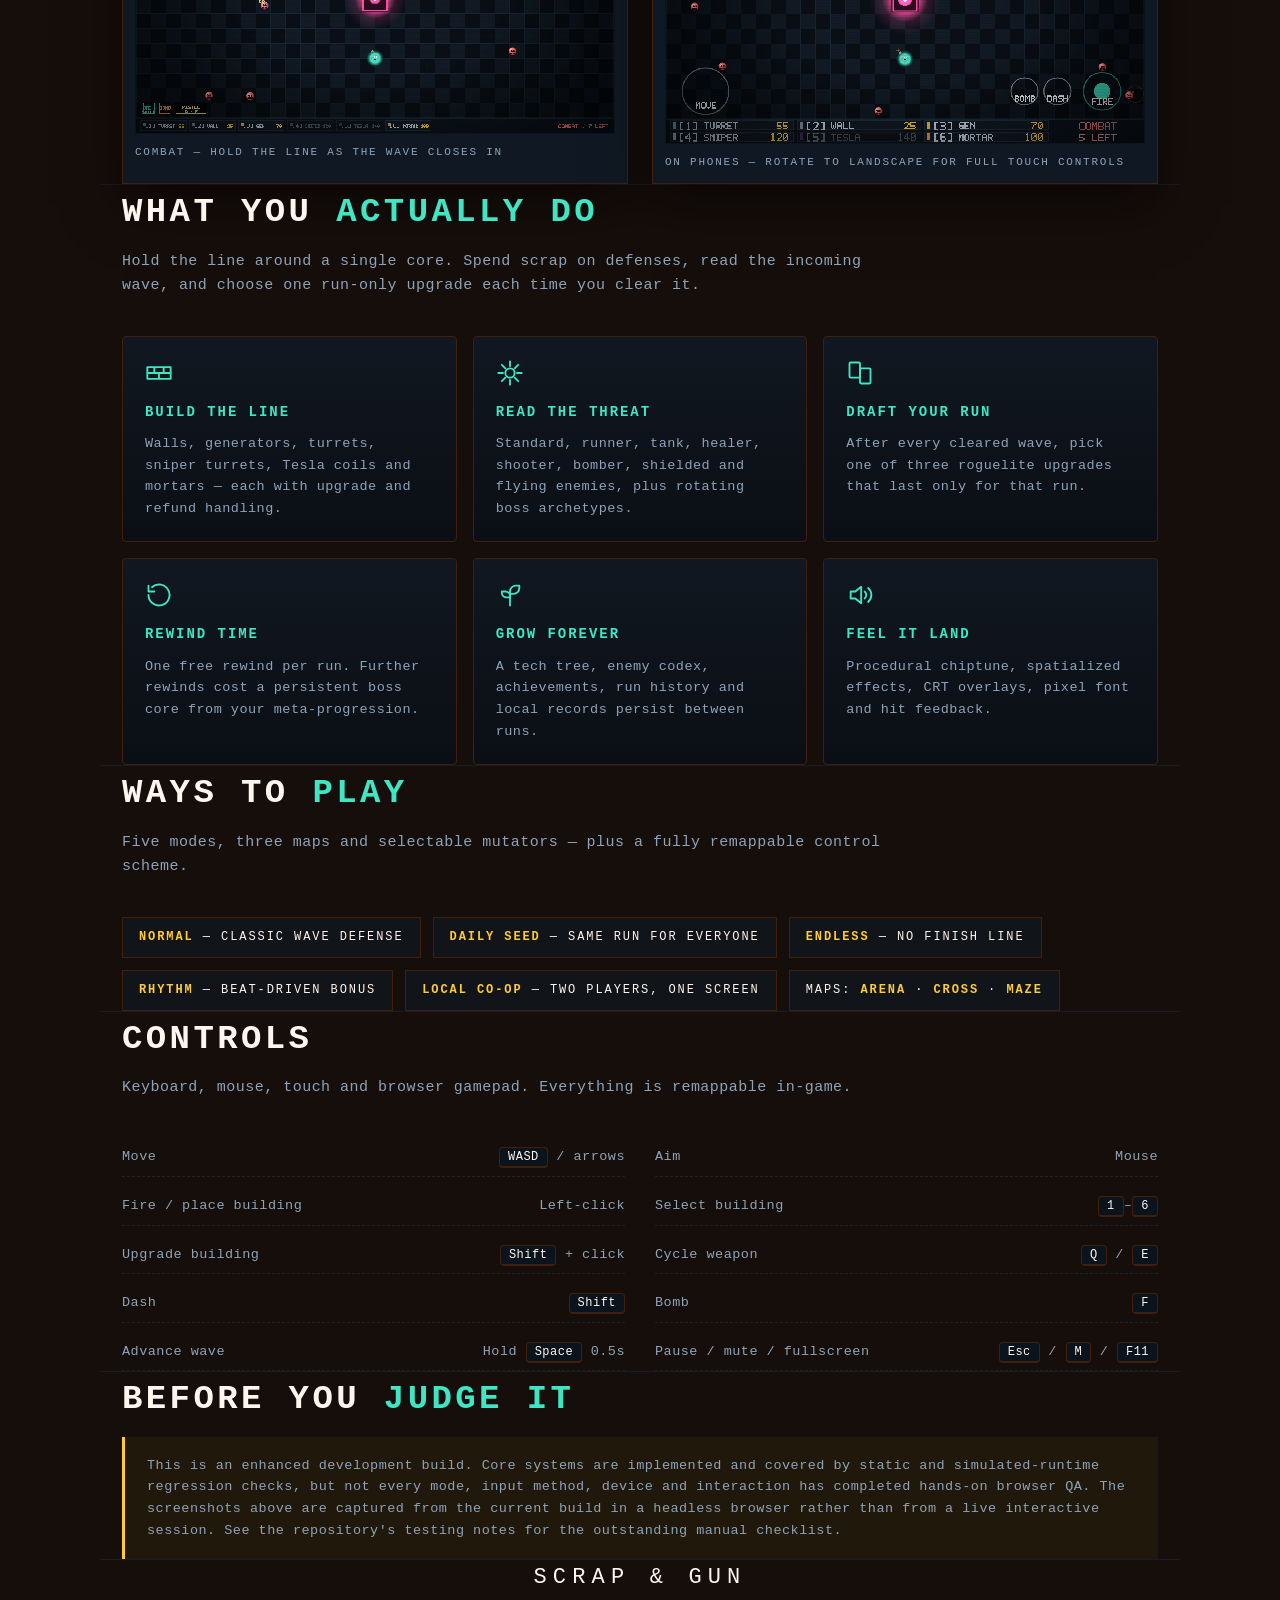
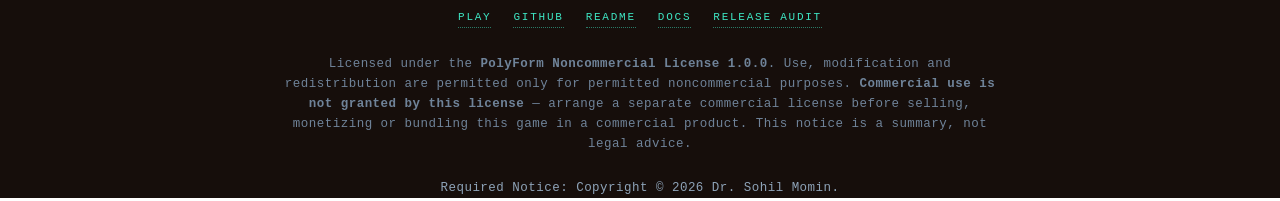
==== commit dbc44a42: "fix(docs): pin the theme control to the hero's corner A float inside a flex column becomes a flex it" ====
--- a/docs/index.html
+++ b/docs/index.html
@@ -155,7 +155,9 @@
     cursor:pointer;opacity:.8;
   }
   .theme-btn:hover{opacity:1}
-  .theme-btn-top{float:right;margin:2px 0 0 10px}
+  /* this page's header is a full-height centred hero, so a float becomes a flex item
+     and lands in the middle of the composition. Pin it to the hero's corner. */
+  .theme-btn-top{position:absolute;top:20px;right:22px;float:none;margin:0}
   .theme-btn svg{width:15px;height:15px;stroke:currentColor;fill:none;stroke-width:2;stroke-linecap:round}
   .theme-btn:hover{opacity:1}
   .theme-btn svg{width:15px;height:15px;stroke:currentColor;fill:none;stroke-width:2;stroke-linecap:round}
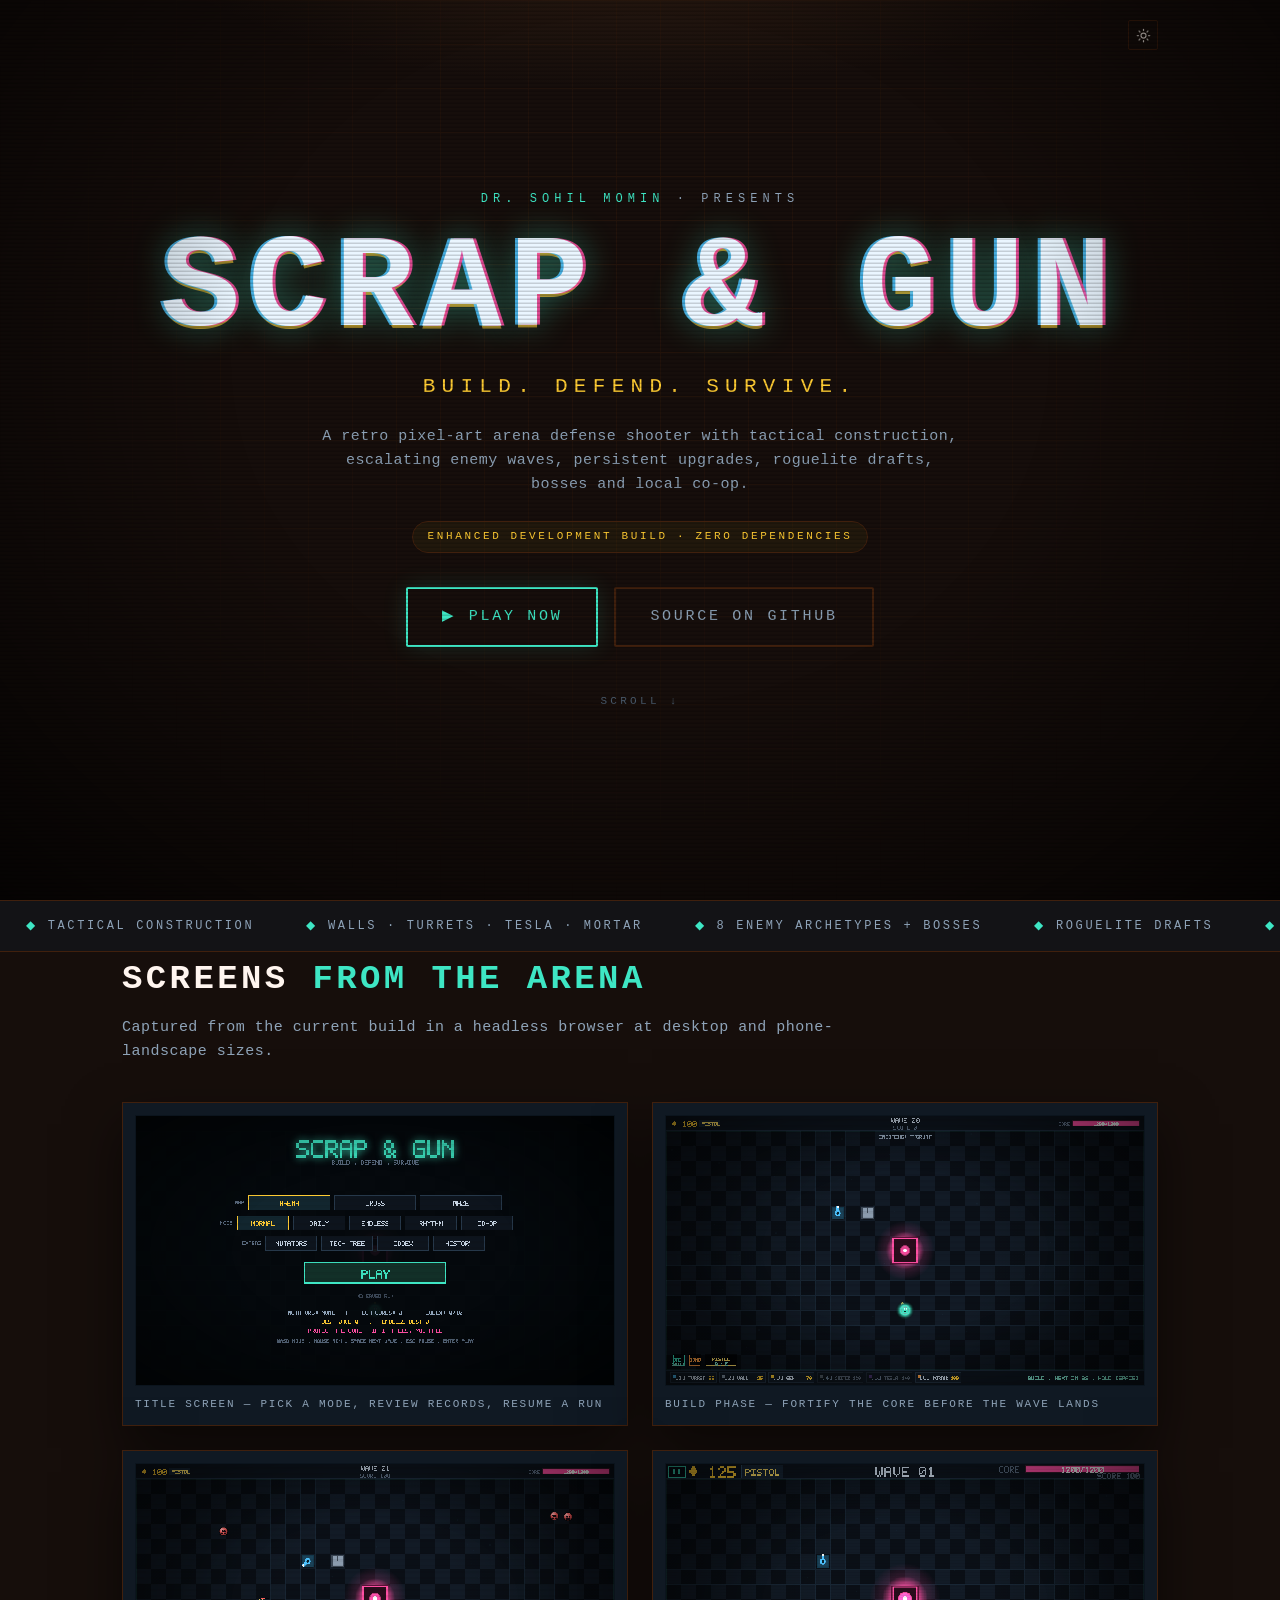
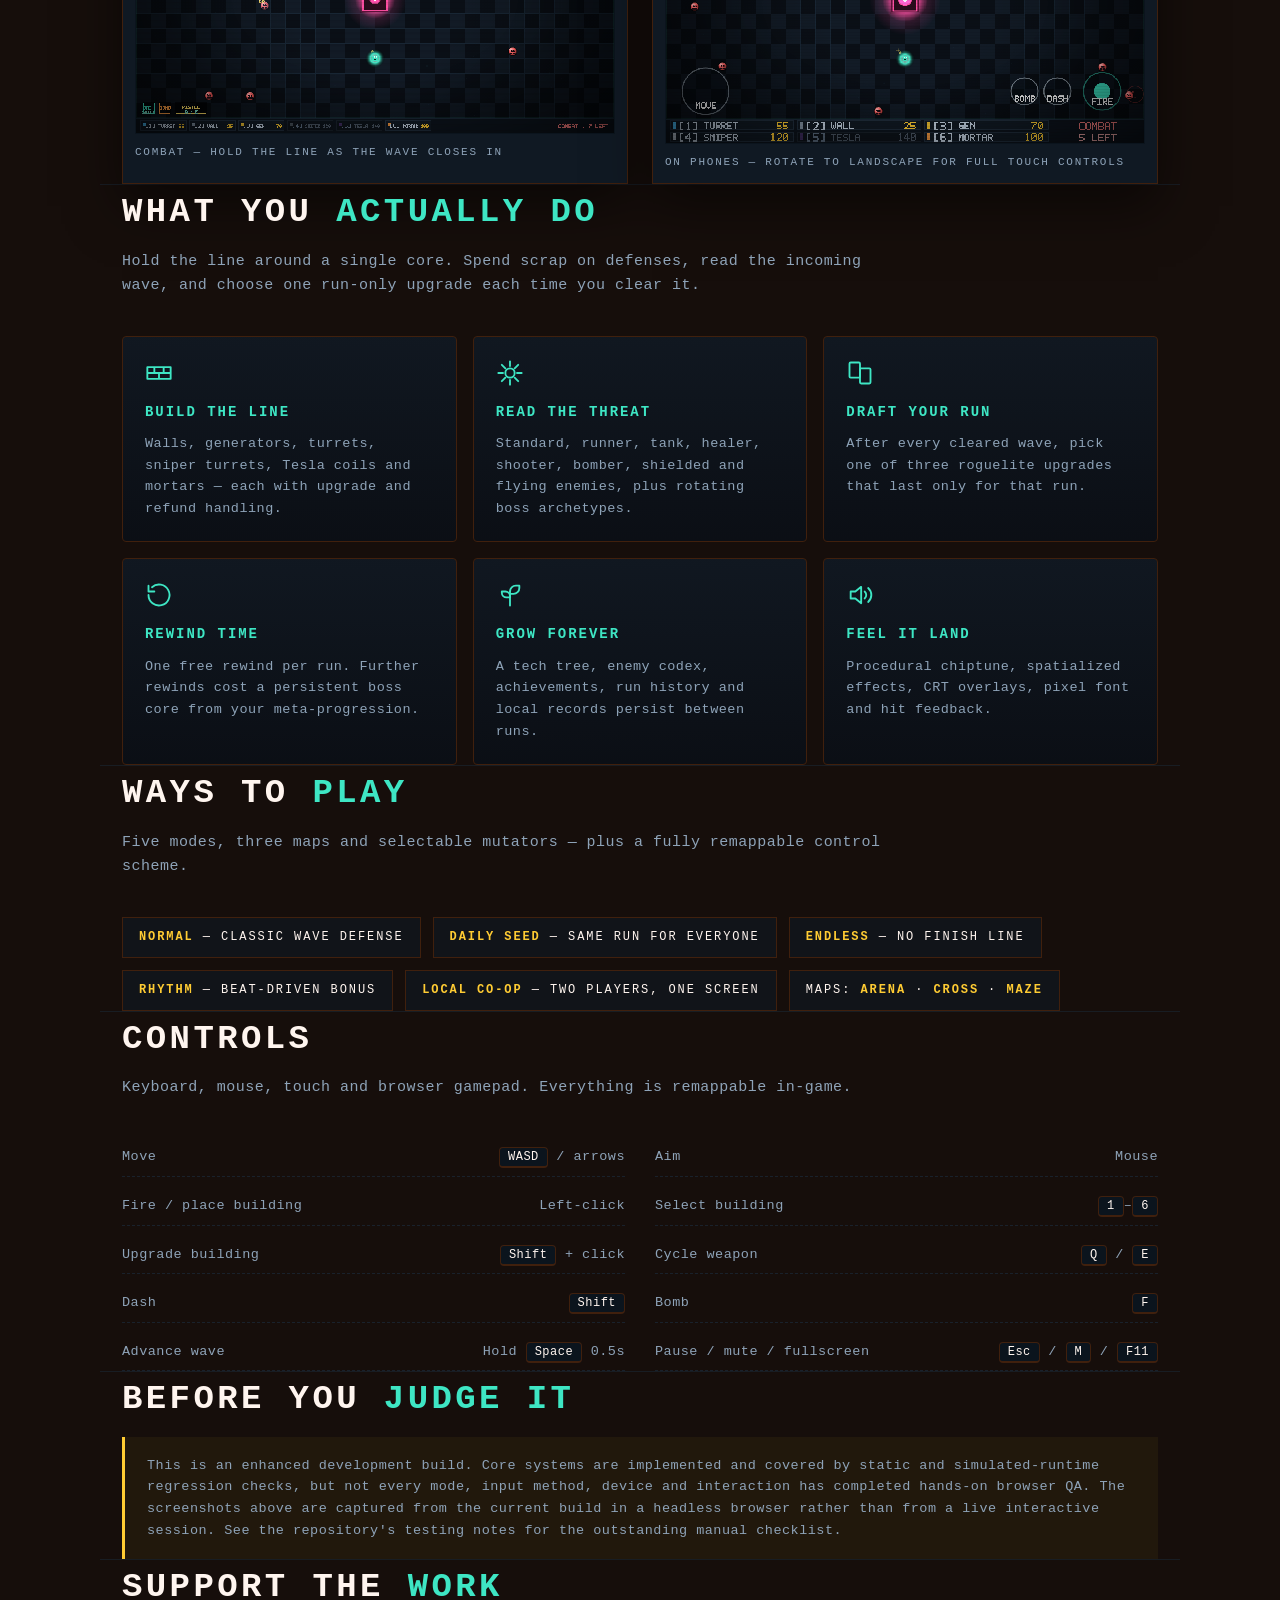
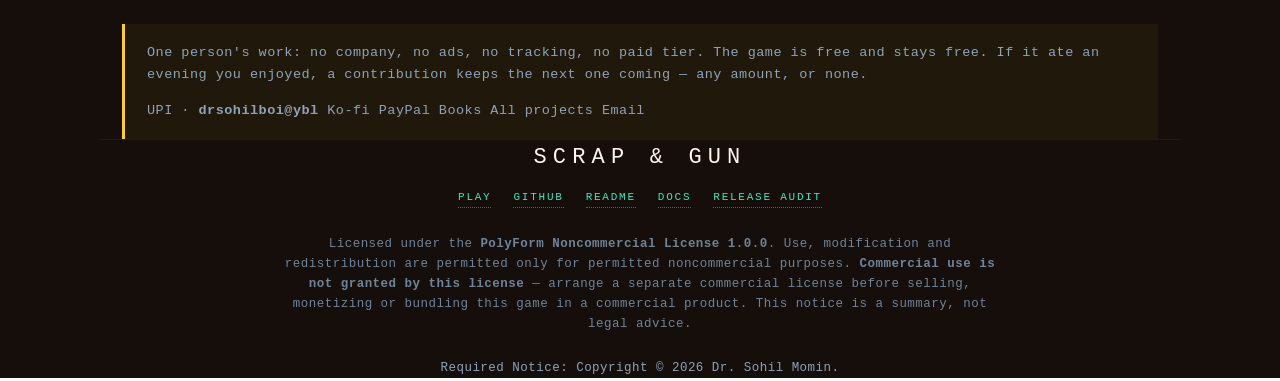
==== commit 9acd0190: "feat: a support block, a version file, and two test suites that actually run — 0.2.0 The game never " ====
--- a/docs/index.html
+++ b/docs/index.html
@@ -283,6 +283,23 @@
     </div>
   </section>
 
+  <section class="wrap" id="support">
+    <h2>Support the <em>work</em></h2>
+    <div class="note">
+      One person's work: no company, no ads, no tracking, no paid tier. The game is free and stays
+      free. If it ate an evening you enjoyed, a contribution keeps the next one coming — any amount,
+      or none.
+      <div class="links" style="margin-top:14px">
+        <span>UPI · <b>drsohilboi@ybl</b></span>
+        <a href="https://ko-fi.com/matneo" rel="noopener noreferrer">Ko-fi</a>
+        <a href="https://paypal.me/drsohilmomin?locale.x=en_GB&amp;country.x=IN" rel="noopener noreferrer">PayPal</a>
+        <a href="https://www.amazon.com/stores/author/B08ZT331LY/allbooks" rel="noopener noreferrer">Books</a>
+        <a href="https://drsamonline.github.io/" rel="noopener noreferrer">All projects</a>
+        <a href="mailto:sohilmomin2000@gmail.com">Email</a>
+      </div>
+    </div>
+  </section>
+
   <footer class="wrap">
     <p class="foot-title">Scrap &amp; Gun</p>
     <div class="links">
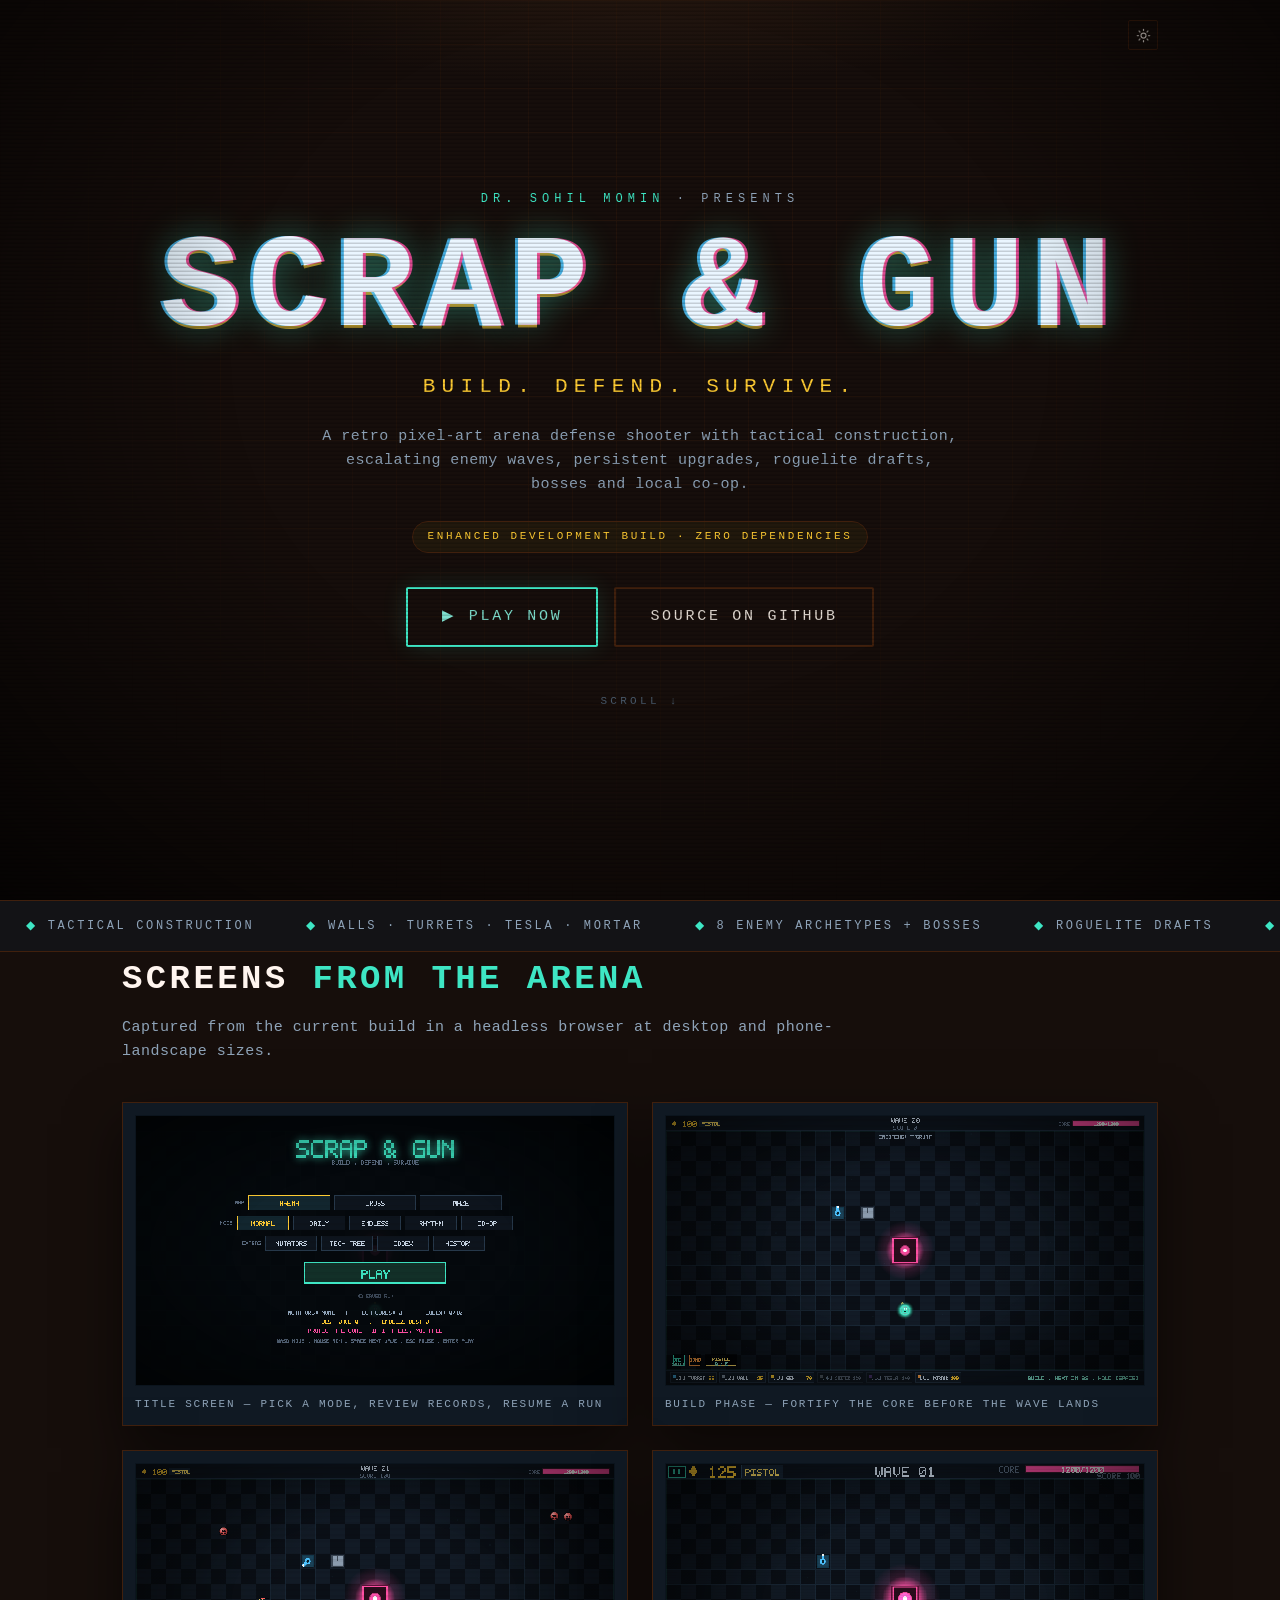
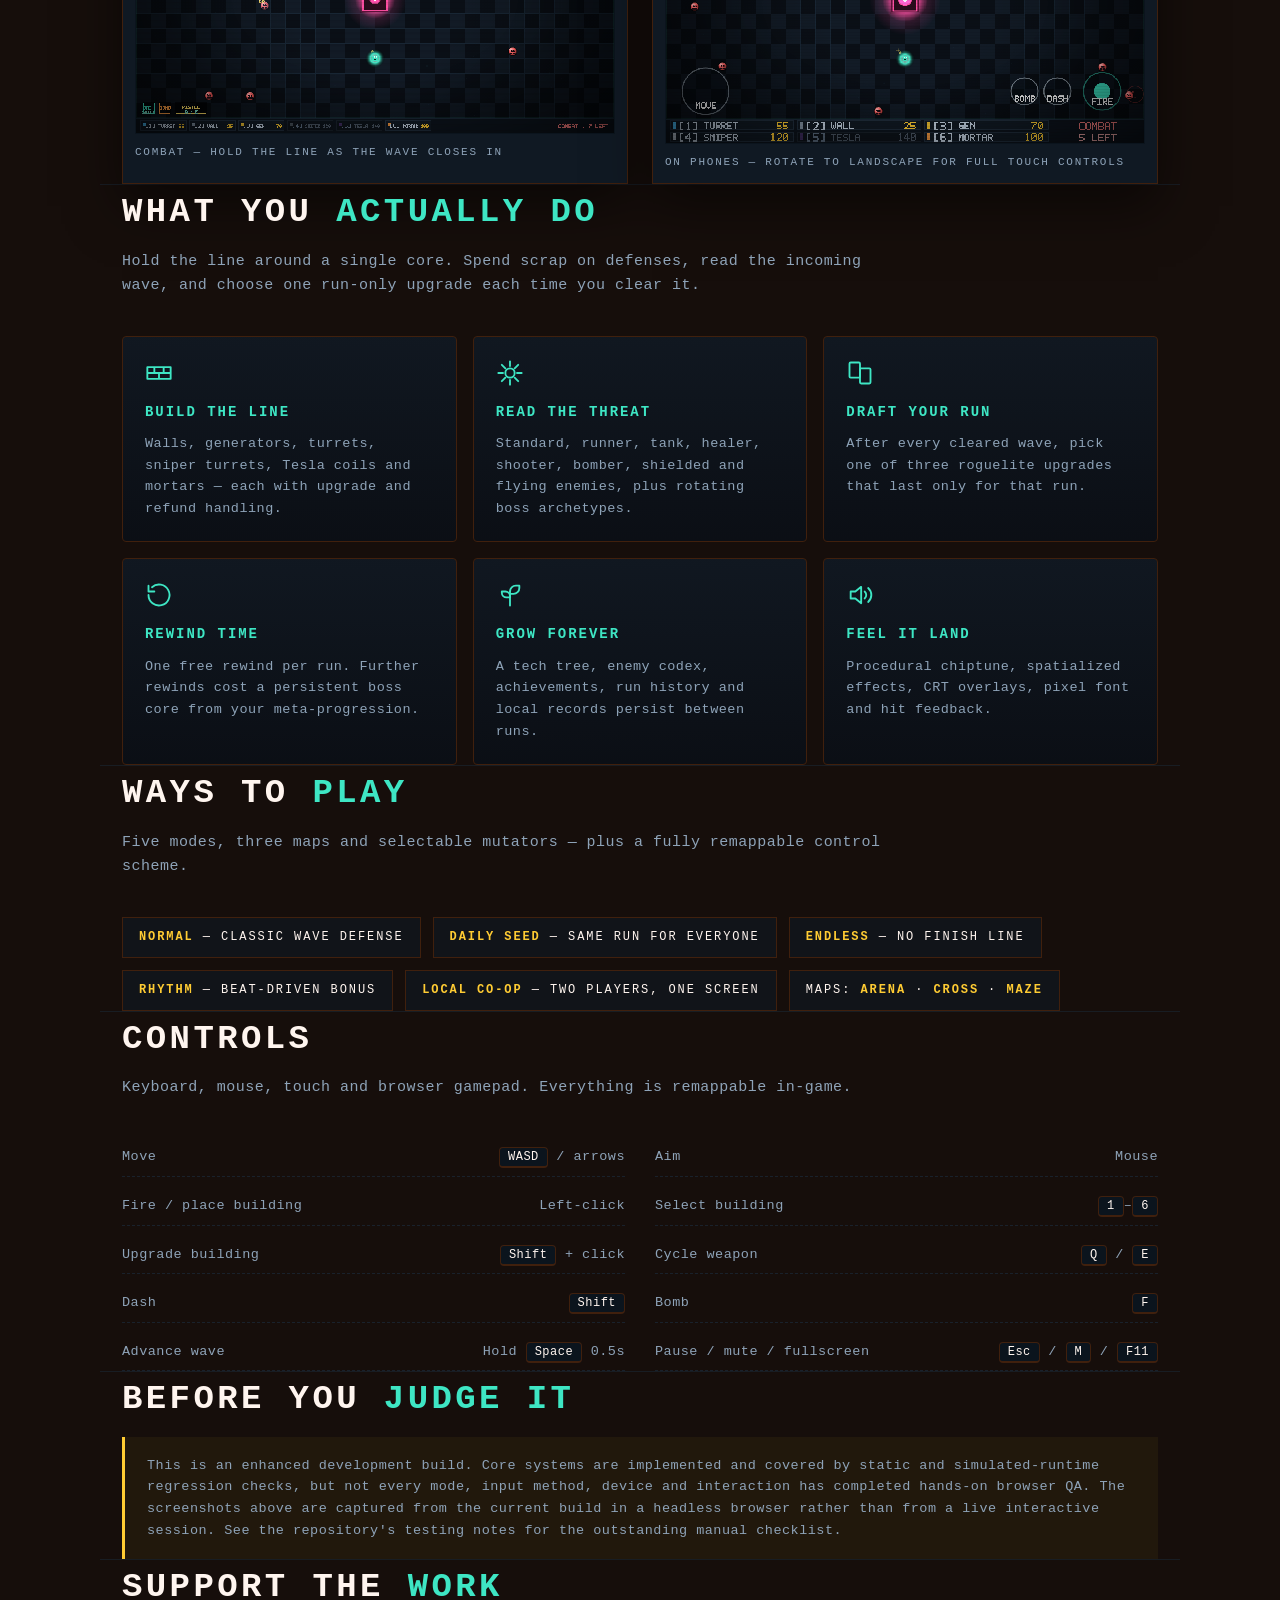
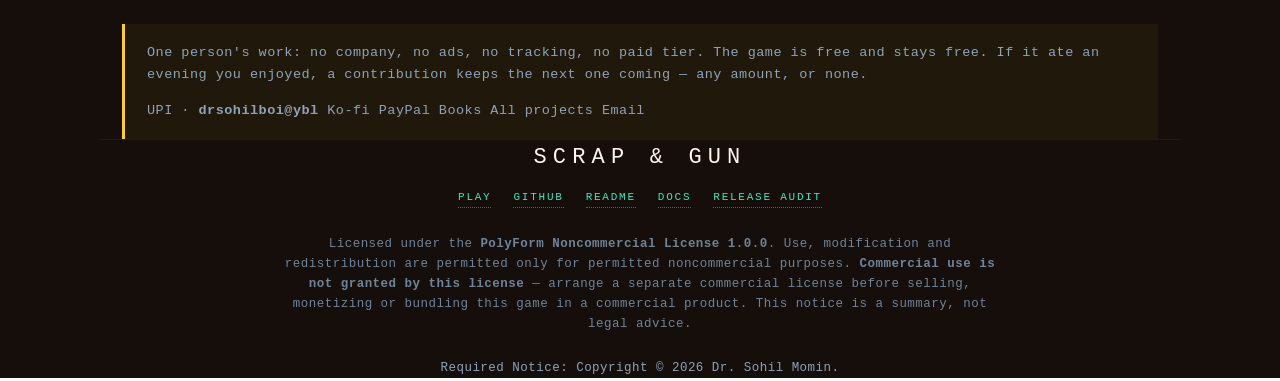
==== commit bf38bd4d: "fix(a11y): pair the accent and the ghost, per theme The recurring shape: the light theme's accent is" ====
--- a/docs/index.html
+++ b/docs/index.html
@@ -181,6 +181,15 @@
   } catch (e) { document.documentElement.setAttribute("data-theme", "dark"); }
 })();
 </script>
+<style>
+
+/* ---- a11y: the teal link sat on a light chip ------------------------------ */
+a.btn{color:#0a5f52!important}            /* 2.66 -> 5.00 on #d6d1ce */
+</style>
+<style>
+[data-theme="dark"] a.btn{color:#7fe0cf!important}          /* the dark theme's chip is #160e0b */
+[data-theme="dark"] a.btn.ghost{color:#e6ded6!important}
+</style>
 </head>
 <body>
 <div class="grid" aria-hidden="true"></div>
